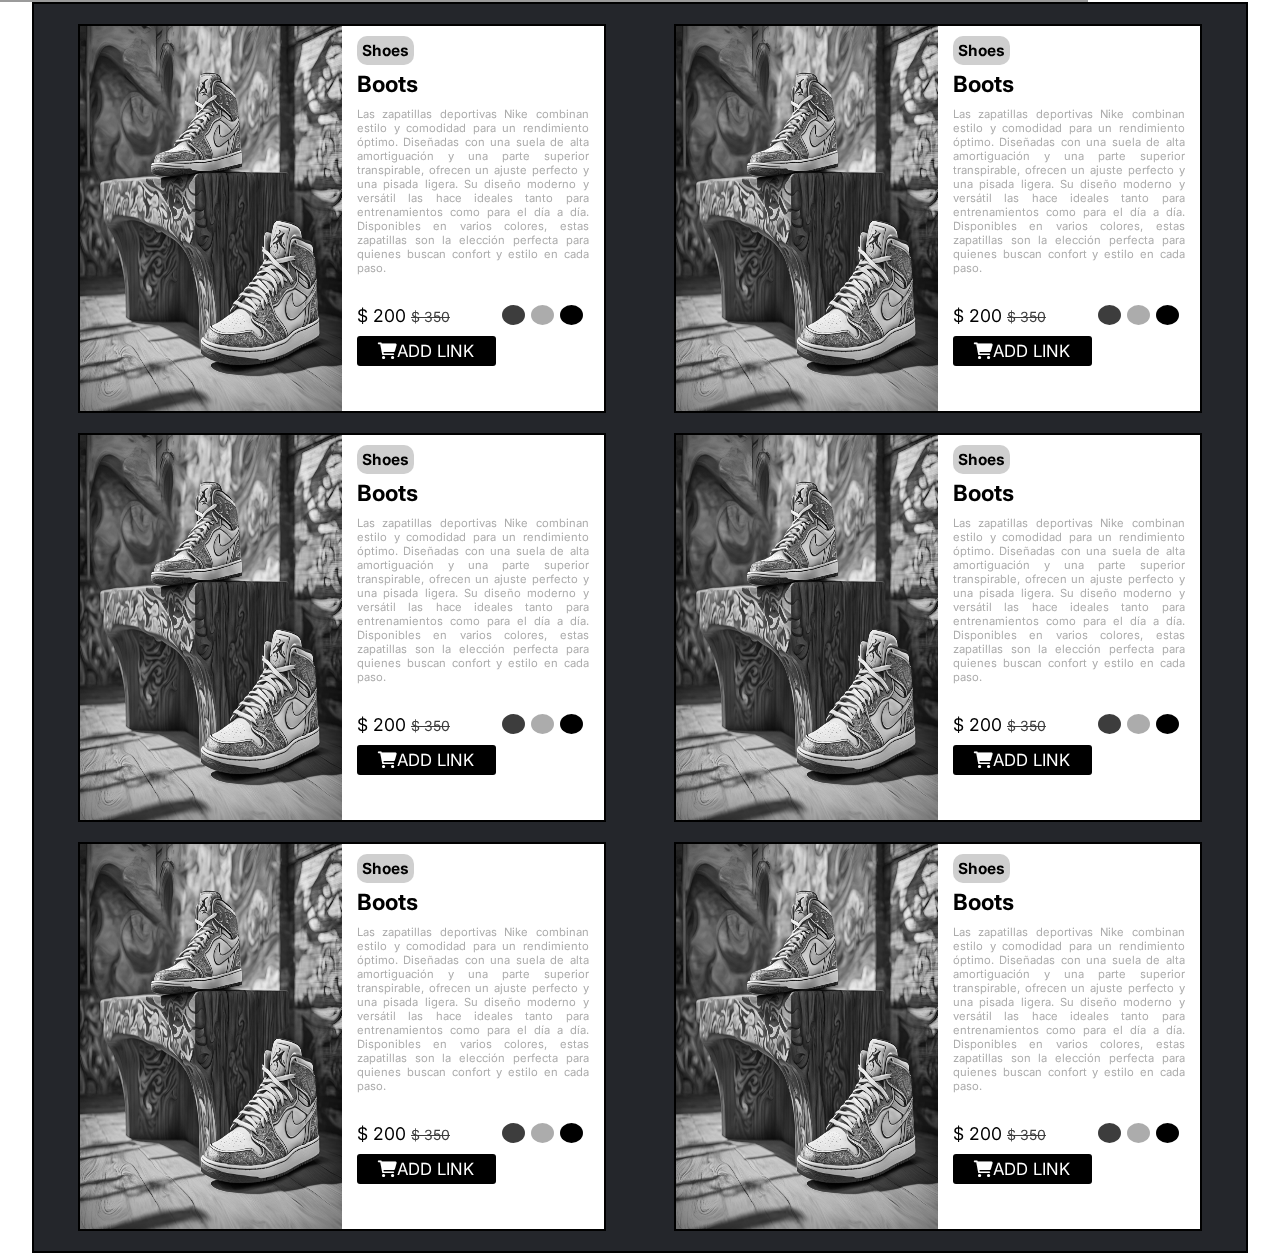
==== index.html @ 76539dbc "query 1" ====
<!DOCTYPE html>
<html lang="en">

<head>
    <meta charset="UTF-8">
    <meta name="viewport" content="width=device-width, initial-scale=1.0">
    <link rel="stylesheet" href="css/style.css">
    <link rel="stylesheet" href="css/layout-main.css">
    <link rel="stylesheet" href="css/card.css">
    <link rel="stylesheet" href="css/header.css">
    <link rel="stylesheet" href="css/footer.css">
    <link rel="stylesheet" href="css/query-main.css">
    <link rel="stylesheet" href="https://cdnjs.cloudflare.com/ajax/libs/font-awesome/6.0.0-beta3/css/all.min.css">
    <link rel="preconnect" href="https://fonts.googleapis.com">
    <link rel="preconnect" href="https://fonts.gstatic.com" crossorigin>
    <link href="https://fonts.googleapis.com/css2?family=Inter:ital,opsz,wght@0,14..32,100..900;1,14..32,100..900&display=swap" rel="stylesheet">
    <title>Tienda de Clase</title>
</head>

<body>
    <div class="separador"></div>
    <div class="seccion 1">
        <div class="card_section">
            <div class="card">
                <img src="images/card/Sneakers.png" alt="Imagen de zapatos" class="card-image">
                <div class="card-fuctions">
                    <div class="card-fuctions-texto">
                        <div>                       
                            <a href="#" class="card-link"><strong>Shoes</strong></a>
                            <h1>Boots</h1>
                        </div>
                        <div>
                            <p>Las zapatillas deportivas Nike combinan estilo y comodidad para un rendimiento
                                óptimo. Diseñadas con una suela de alta amortiguación y una parte superior transpirable,
                                ofrecen un ajuste perfecto y una pisada ligera. Su diseño moderno y versátil las hace
                                ideales tanto para entrenamientos como para el día a día. Disponibles en varios colores,
                                estas zapatillas son la elección perfecta para quienes buscan confort y estilo en cada paso.
                            </p>
                        </div>

                    </div>
                    <div class="card-fuctions-options">
                        <div class="card-fuctions-options-pay">
                            <p class="precio">$ 200 <span class="discount">$ 350</span></p>
                            <a href="#" class="link-pay"><i class="fa-solid fa-cart-shopping"></i>ADD LINK</a>
                        </div>
                        <div class="card-fuctions-options-colors">
                            <a href="#" class="card-fuctions-options-colors-picker"></a>
                            <a href="#" class="card-fuctions-options-colors-picker"></a>
                            <a href="#" class="card-fuctions-options-colors-picker"></a>
                        </div>
                    </div>
                </div>
            </div>
            <div class="card">
                <img src="images/card/Sneakers.png" alt="Imagen de zapatos" class="card-image">
                <div class="card-fuctions">
                    <div class="card-fuctions-texto">
                        <a href="#" class="card-link"><strong>Shoes</strong></a>
                        <h1>Boots</h1>
                        <p>Las zapatillas deportivas Nike combinan estilo y comodidad para un rendimiento
                            óptimo. Diseñadas con una suela de alta amortiguación y una parte superior transpirable,
                            ofrecen un ajuste perfecto y una pisada ligera. Su diseño moderno y versátil las hace
                            ideales tanto para entrenamientos como para el día a día. Disponibles en varios colores,
                            estas zapatillas son la elección perfecta para quienes buscan confort y estilo en cada paso.
                        </p>
                    </div>
                    <div class="card-fuctions-options">
                        <div class="card-fuctions-options-pay">
                            <p class="precio">$ 200 <span class="discount">$ 350</span></p>
                            <a href="#" class="link-pay"><i class="fa-solid fa-cart-shopping"></i>ADD LINK</a>
                        </div>
                        <div class="card-fuctions-options-colors">
                            <a href="#" class="card-fuctions-options-colors-picker"></a>
                            <a href="#" class="card-fuctions-options-colors-picker"></a>
                            <a href="#" class="card-fuctions-options-colors-picker"></a>
                        </div>
                    </div>
                </div>
            </div>
            <div class="card">
                <img src="images/card/Sneakers.png" alt="Imagen de zapatos" class="card-image">
                <div class="card-fuctions">
                    <div class="card-fuctions-texto">
                        <a href="#" class="card-link"><strong>Shoes</strong></a>
                        <h1>Boots</h1>
                        <p>Las zapatillas deportivas Nike combinan estilo y comodidad para un rendimiento
                            óptimo. Diseñadas con una suela de alta amortiguación y una parte superior transpirable,
                            ofrecen un ajuste perfecto y una pisada ligera. Su diseño moderno y versátil las hace
                            ideales tanto para entrenamientos como para el día a día. Disponibles en varios colores,
                            estas zapatillas son la elección perfecta para quienes buscan confort y estilo en cada paso.
                        </p>
                    </div>
                    <div class="card-fuctions-options">
                        <div class="card-fuctions-options-pay">
                            <p class="precio">$ 200 <span class="discount">$ 350</span></p>
                            <a href="#" class="link-pay"><i class="fa-solid fa-cart-shopping"></i>ADD LINK</a>
                        </div>
                        <div class="card-fuctions-options-colors">
                            <a href="#" class="card-fuctions-options-colors-picker"></a>
                            <a href="#" class="card-fuctions-options-colors-picker"></a>
                            <a href="#" class="card-fuctions-options-colors-picker"></a>
                        </div>
                    </div>
                </div>
            </div>
            <div class="card">
                <img src="images/card/Sneakers.png" alt="Imagen de zapatos" class="card-image">
                <div class="card-fuctions">
                    <div class="card-fuctions-texto">
                        <a href="#" class="card-link"><strong>Shoes</strong></a>
                        <h1>Boots</h1>
                        <p>Las zapatillas deportivas Nike combinan estilo y comodidad para un rendimiento
                            óptimo. Diseñadas con una suela de alta amortiguación y una parte superior transpirable,
                            ofrecen un ajuste perfecto y una pisada ligera. Su diseño moderno y versátil las hace
                            ideales tanto para entrenamientos como para el día a día. Disponibles en varios colores,
                            estas zapatillas son la elección perfecta para quienes buscan confort y estilo en cada paso.
                        </p>
                    </div>
                    <div class="card-fuctions-options">
                        <div class="card-fuctions-options-pay">
                            <p class="precio">$ 200 <span class="discount">$ 350</span></p>
                            <a href="#" class="link-pay"><i class="fa-solid fa-cart-shopping"></i>ADD LINK</a>
                        </div>
                        <div class="card-fuctions-options-colors">
                            <a href="#" class="card-fuctions-options-colors-picker"></a>
                            <a href="#" class="card-fuctions-options-colors-picker"></a>
                            <a href="#" class="card-fuctions-options-colors-picker"></a>
                        </div>
                    </div>
                </div>
            </div>
            <div class="card">
                <img src="images/card/Sneakers.png" alt="Imagen de zapatos" class="card-image">
                <div class="card-fuctions">
                    <div class="card-fuctions-texto">
                        <a href="#" class="card-link"><strong>Shoes</strong></a>
                        <h1>Boots</h1>
                        <p>Las zapatillas deportivas Nike combinan estilo y comodidad para un rendimiento
                            óptimo. Diseñadas con una suela de alta amortiguación y una parte superior transpirable,
                            ofrecen un ajuste perfecto y una pisada ligera. Su diseño moderno y versátil las hace
                            ideales tanto para entrenamientos como para el día a día. Disponibles en varios colores,
                            estas zapatillas son la elección perfecta para quienes buscan confort y estilo en cada paso.
                        </p>
                    </div>
                    <div class="card-fuctions-options">
                        <div class="card-fuctions-options-pay">
                            <p class="precio">$ 200 <span class="discount">$ 350</span></p>
                            <a href="#" class="link-pay"><i class="fa-solid fa-cart-shopping"></i>ADD LINK</a>
                        </div>
                        <div class="card-fuctions-options-colors">
                            <a href="#" class="card-fuctions-options-colors-picker"></a>
                            <a href="#" class="card-fuctions-options-colors-picker"></a>
                            <a href="#" class="card-fuctions-options-colors-picker"></a>
                        </div>
                    </div>
                </div>
            </div>
            <div class="card">
                <img src="images/card/Sneakers.png" alt="Imagen de zapatos" class="card-image">
                <div class="card-fuctions">
                    <div class="card-fuctions-texto">
                        <a href="#" class="card-link"><strong>Shoes</strong></a>
                        <h1>Boots</h1>
                        <p>Las zapatillas deportivas Nike combinan estilo y comodidad para un rendimiento
                            óptimo. Diseñadas con una suela de alta amortiguación y una parte superior transpirable,
                            ofrecen un ajuste perfecto y una pisada ligera. Su diseño moderno y versátil las hace
                            ideales tanto para entrenamientos como para el día a día. Disponibles en varios colores,
                            estas zapatillas son la elección perfecta para quienes buscan confort y estilo en cada paso.
                        </p>
                    </div>
                    <div class="card-fuctions-options">
                        <div class="card-fuctions-options-pay">
                            <p class="precio">$ 200 <span class="discount">$ 350</span></p>
                            <a href="#" class="link-pay"><i class="fa-solid fa-cart-shopping"></i>ADD LINK</a> 
                        </div>
                        <div class="card-fuctions-options-colors">
                            <a href="#" class="card-fuctions-options-colors-picker"></a>
                            <a href="#" class="card-fuctions-options-colors-picker"></a>
                            <a href="#" class="card-fuctions-options-colors-picker"></a>
                        </div>
                    </div>
                </div>
            </div>
        </div>
    </div>
</body>

</html>
---- css/style.css ----
*{
    margin: 0;
    padding: 0;
    box-sizing: border-box;
    font-family: "Inter", sans-serif;
}
.inter-text {
    font-family: "Inter", sans-serif;
    font-weight: 400;
    font-style: normal;
}
html{
    font-size: 14px;
}
:root{
    --primary: #24262b;
    --secondary: #f1a80b;
    --background-1: #d1cfcf;
    --background-2: #9b9b9b;
    --discount: #ff0808;
    --card-text: #acacac;

}
---- css/layout-main.css ----
.seccion{
    display: flex;
    justify-content: center;
    width: 100%;
}
.separador{
    height: 2px;
    width: 85%;
    background-color: var(--background-2);
}
---- css/card.css ----
.card_section{
    display: flex;
    flex-wrap: wrap;
    width: 95%;
    justify-content: space-around;
    align-items: space-between;
    border: 2px solid black;
    background-color: var(--primary);
    padding: 20px;
    gap: 20px;
}
.card{
    display: flex;
    width: 45%;
    height: auto;
    border: 2px solid black;
    background-color: white;
    filter: grayscale(100%);
}
.card-image{
    width: 50%;
    height: 100%;
}
.card-fuctions{
    width: 50%;
    height: 100%;
    padding: 15px;
}
.card-link{
    font-size: 1.10rem;
    list-style: none;
    background-color: var(--background-1);
    border-radius: 10px;
    padding: 5px;
    text-decoration: none; 
    color: inherit;
    transition: transform 0.3s ease, box-shadow 0.3s ease;
}
.card-fuctions-texto {
    height: auto;
    font-size: 0.80rem;
}
.card-fuctions-options{
    display: flex;
    height: auto;
    margin: 30px 0px;
}
.card-fuctions-texto h1{
    margin: 10px 0px;
}
.card-fuctions-texto p{
    color: var(--card-text);
    text-align: justify;
}
.card-fuctions-options-pay{
    width: 60%;
}
.card-fuctions-options-colors{
    width: 40%;
}
.precio{
    color: black;
    font-size: 1.25rem;
}
.card-fuctions-options-pay .discount{
    color: var(--discount);
    font-size: 1rem;
    text-decoration: line-through;
}
.link-pay{
    display: block;
    width: 100%;
    background-color: black;
    color: white;
    margin-top: 10px;
    padding: 5px;
    border-radius: 3px;
    font-size: 1.20rem;
    text-decoration: none;
    text-align: center;
    transition: transform 0.3s ease, box-shadow 0.3s ease;
}
.card-fuctions-options-colors{
    display: flex;
    justify-content: space-evenly;
}
.card-fuctions-options-colors-picker{
    display: block;
    width: 25%;
    height: 20px;
    border-radius: 50%;
    transition: transform 0.3s ease, box-shadow 0.3s ease;
}
.card-fuctions-options-colors-picker:nth-child(1){
    background-color: var(--discount);
}
.card-fuctions-options-colors-picker:nth-child(2){
    background-color: var(--secondary);
}
.card-fuctions-options-colors-picker:nth-child(3){
    background-color: black;
}
/*HOVER*/
.card-link:hover{
    transform: scale(1.05);
    box-shadow: 0 0 10px rgba(0, 0, 0, 0.3);
    background: var(--background-2);
}
.card:hover{
    box-shadow: 2px 2px 2px 1px rgba(0, 0, 0, 0.712);
    filter: grayscale(0%);
}
.link-pay:hover{
    color: black;
    background-color: white;
    border: 2px solid black;
    transform: scale(1.1); 
    box-shadow: 0 0 10px rgba(0, 0, 0, 0.3);
    
}
.card-fuctions-options-colors-picker:hover {
    transform: scale(1.2); 
    box-shadow: 0 0 10px rgba(0, 0, 0, 0.3);
}

/*focus*/
.card-fuctions-options-colors-picker:focus{
    border: 2px solid black;
    transition: all 2s;
}

/*media query
space between en el h1 y el link y cambiar el order
greyscale 100%
y al pasar 0%

*/
---- css/query-main.css ----
@media (min-width: 1920px) {
    .card-fuctions{
        padding: 30px;
    }
    .card-fuctions-texto {
        font-size: 1.50rem;
    }
    .card-fuctions-options-colors-picker{
        height: 35px;
    }
    .card-link{
        font-size: 1.600rem;
        padding: 8px;
        border-radius: 15px;
    }
    .card-fuctions-texto h1{
        margin: 20px 0px;
    }
    .precio{
        font-size: 2rem;
    }
    .card-fuctions-options-pay .discount{
        font-size: 1.25rem;
    }
    .link-pay{
        margin-top: 15px;
        padding: 12px;
        border-radius: 8px;
        font-size: 2rem;
    }
}
@media (max-width: 960px){
    .card{
        width: 90%;
    }
}
@media (max-width: 680px){
    .card {
        flex-direction: column; /* Apilar la imagen y el contenido */
        width: 95%; /* Hacer la tarjeta más ancha en pantallas pequeñas */
    }

    .card-image {
        width: 100%; /* La imagen ocupará todo el ancho disponible */
        height: auto; /* Asegura que la imagen mantenga su proporción */
    }

    .card-fuctions {
        width: 100%; /* El contenido tomará todo el ancho */
        padding: 15px; /* Espaciado reducido para móviles */
    }

    .card-fuctions-texto {
        font-size: 1rem;
        display: flex;
        justify-content: space-between; /* Espacio entre h1 y link */
        align-items: center;
         /* Ajustar el tamaño de fuente para pantallas pequeñas */
    }
    .card-fuctions-texto h1{
        order: 1;
        display: block;
    }
    .card-fuctions-texto a{
        order: 2;
        display: block;
    }
    .card-fuctions-texto p{
        display: block;

    }

}
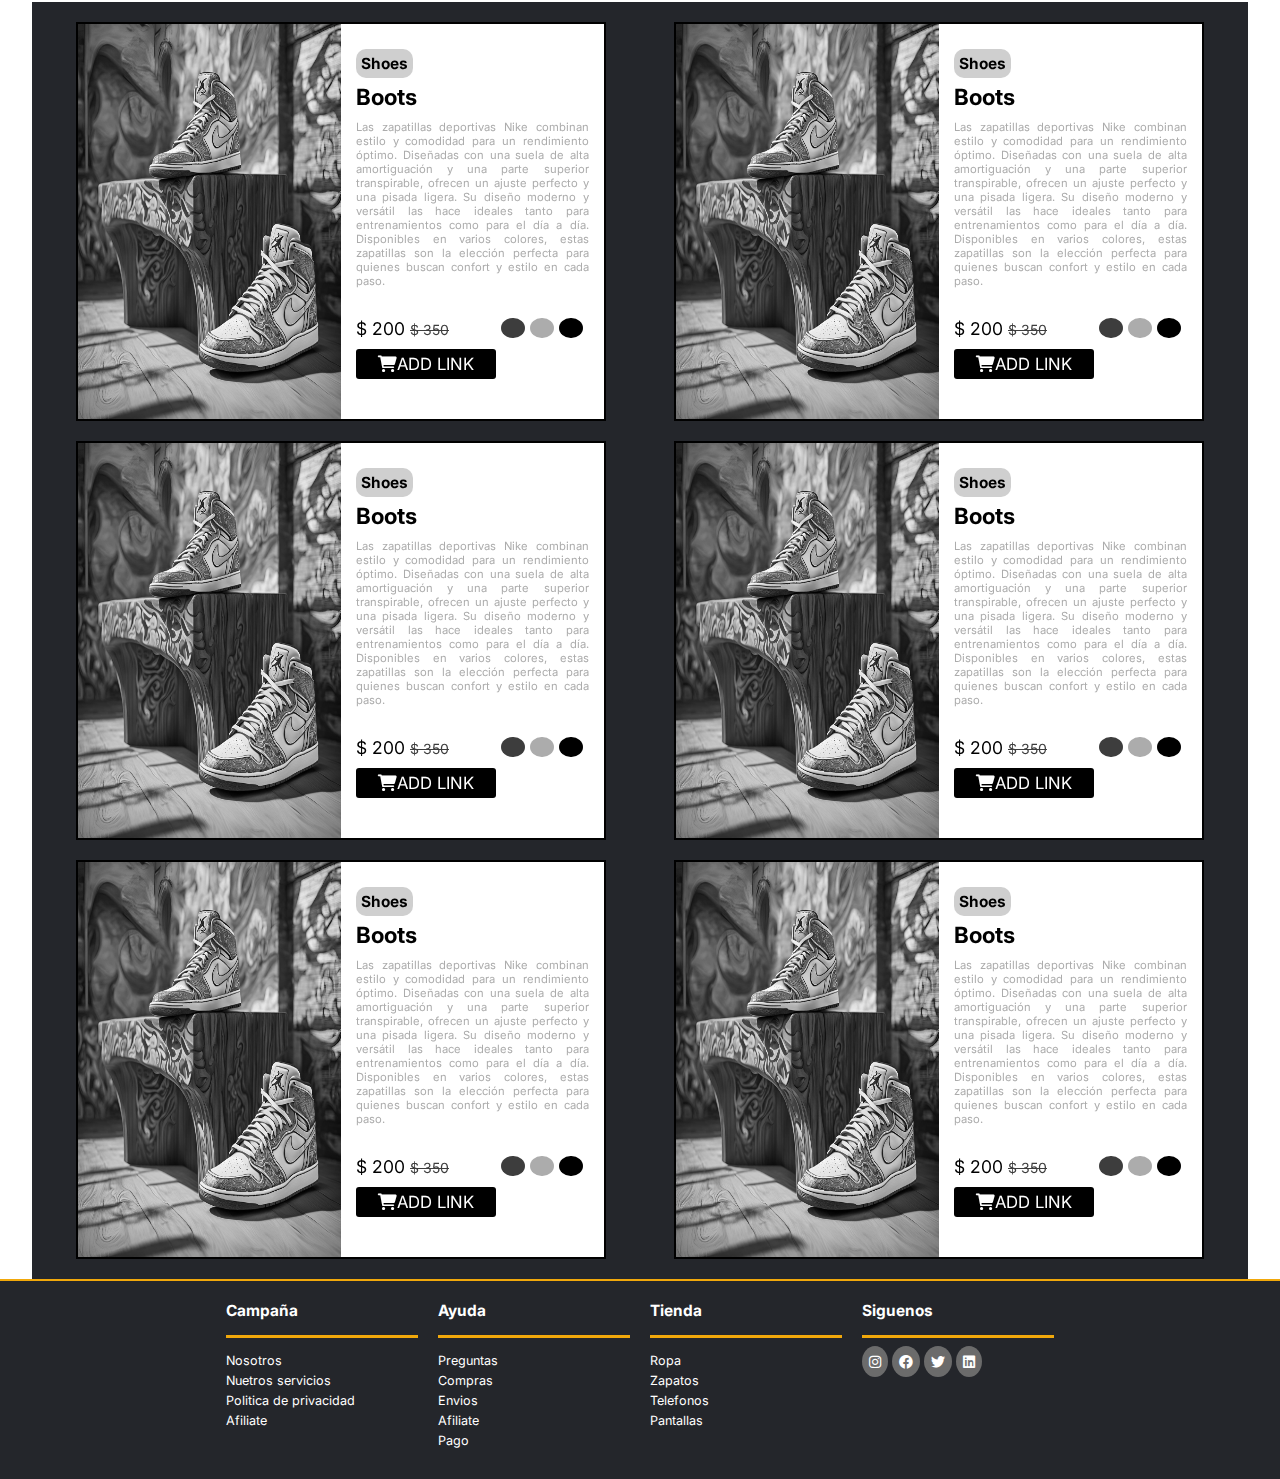
==== commit dd4112bd: "Mejoras-comienzo-footer" ====
--- a/index.html
+++ b/index.html
@@ -25,165 +25,207 @@
                 <img src="images/card/Sneakers.png" alt="Imagen de zapatos" class="card-image">
                 <div class="card-fuctions">
                     <div class="card-fuctions-texto">
-                        <div>                       
-                            <a href="#" class="card-link"><strong>Shoes</strong></a>
-                            <h1>Boots</h1>
-                        </div>
-                        <div>
-                            <p>Las zapatillas deportivas Nike combinan estilo y comodidad para un rendimiento
-                                óptimo. Diseñadas con una suela de alta amortiguación y una parte superior transpirable,
-                                ofrecen un ajuste perfecto y una pisada ligera. Su diseño moderno y versátil las hace
-                                ideales tanto para entrenamientos como para el día a día. Disponibles en varios colores,
-                                estas zapatillas son la elección perfecta para quienes buscan confort y estilo en cada paso.
-                            </p>
-                        </div>
-
-                    </div>
-                    <div class="card-fuctions-options">
-                        <div class="card-fuctions-options-pay">
-                            <p class="precio">$ 200 <span class="discount">$ 350</span></p>
-                            <a href="#" class="link-pay"><i class="fa-solid fa-cart-shopping"></i>ADD LINK</a>
-                        </div>
-                        <div class="card-fuctions-options-colors">
-                            <a href="#" class="card-fuctions-options-colors-picker"></a>
-                            <a href="#" class="card-fuctions-options-colors-picker"></a>
-                            <a href="#" class="card-fuctions-options-colors-picker"></a>
-                        </div>
-                    </div>
-                </div>
-            </div>
-            <div class="card">
-                <img src="images/card/Sneakers.png" alt="Imagen de zapatos" class="card-image">
-                <div class="card-fuctions">
-                    <div class="card-fuctions-texto">
-                        <a href="#" class="card-link"><strong>Shoes</strong></a>
-                        <h1>Boots</h1>
-                        <p>Las zapatillas deportivas Nike combinan estilo y comodidad para un rendimiento
-                            óptimo. Diseñadas con una suela de alta amortiguación y una parte superior transpirable,
-                            ofrecen un ajuste perfecto y una pisada ligera. Su diseño moderno y versátil las hace
-                            ideales tanto para entrenamientos como para el día a día. Disponibles en varios colores,
-                            estas zapatillas son la elección perfecta para quienes buscan confort y estilo en cada paso.
-                        </p>
-                    </div>
-                    <div class="card-fuctions-options">
-                        <div class="card-fuctions-options-pay">
-                            <p class="precio">$ 200 <span class="discount">$ 350</span></p>
-                            <a href="#" class="link-pay"><i class="fa-solid fa-cart-shopping"></i>ADD LINK</a>
-                        </div>
-                        <div class="card-fuctions-options-colors">
-                            <a href="#" class="card-fuctions-options-colors-picker"></a>
-                            <a href="#" class="card-fuctions-options-colors-picker"></a>
-                            <a href="#" class="card-fuctions-options-colors-picker"></a>
-                        </div>
-                    </div>
-                </div>
-            </div>
-            <div class="card">
-                <img src="images/card/Sneakers.png" alt="Imagen de zapatos" class="card-image">
-                <div class="card-fuctions">
-                    <div class="card-fuctions-texto">
-                        <a href="#" class="card-link"><strong>Shoes</strong></a>
-                        <h1>Boots</h1>
-                        <p>Las zapatillas deportivas Nike combinan estilo y comodidad para un rendimiento
-                            óptimo. Diseñadas con una suela de alta amortiguación y una parte superior transpirable,
-                            ofrecen un ajuste perfecto y una pisada ligera. Su diseño moderno y versátil las hace
-                            ideales tanto para entrenamientos como para el día a día. Disponibles en varios colores,
-                            estas zapatillas son la elección perfecta para quienes buscan confort y estilo en cada paso.
-                        </p>
-                    </div>
-                    <div class="card-fuctions-options">
-                        <div class="card-fuctions-options-pay">
-                            <p class="precio">$ 200 <span class="discount">$ 350</span></p>
-                            <a href="#" class="link-pay"><i class="fa-solid fa-cart-shopping"></i>ADD LINK</a>
-                        </div>
-                        <div class="card-fuctions-options-colors">
-                            <a href="#" class="card-fuctions-options-colors-picker"></a>
-                            <a href="#" class="card-fuctions-options-colors-picker"></a>
-                            <a href="#" class="card-fuctions-options-colors-picker"></a>
-                        </div>
-                    </div>
-                </div>
-            </div>
-            <div class="card">
-                <img src="images/card/Sneakers.png" alt="Imagen de zapatos" class="card-image">
-                <div class="card-fuctions">
-                    <div class="card-fuctions-texto">
-                        <a href="#" class="card-link"><strong>Shoes</strong></a>
-                        <h1>Boots</h1>
-                        <p>Las zapatillas deportivas Nike combinan estilo y comodidad para un rendimiento
-                            óptimo. Diseñadas con una suela de alta amortiguación y una parte superior transpirable,
-                            ofrecen un ajuste perfecto y una pisada ligera. Su diseño moderno y versátil las hace
-                            ideales tanto para entrenamientos como para el día a día. Disponibles en varios colores,
-                            estas zapatillas son la elección perfecta para quienes buscan confort y estilo en cada paso.
-                        </p>
-                    </div>
-                    <div class="card-fuctions-options">
-                        <div class="card-fuctions-options-pay">
-                            <p class="precio">$ 200 <span class="discount">$ 350</span></p>
-                            <a href="#" class="link-pay"><i class="fa-solid fa-cart-shopping"></i>ADD LINK</a>
-                        </div>
-                        <div class="card-fuctions-options-colors">
-                            <a href="#" class="card-fuctions-options-colors-picker"></a>
-                            <a href="#" class="card-fuctions-options-colors-picker"></a>
-                            <a href="#" class="card-fuctions-options-colors-picker"></a>
-                        </div>
-                    </div>
-                </div>
-            </div>
-            <div class="card">
-                <img src="images/card/Sneakers.png" alt="Imagen de zapatos" class="card-image">
-                <div class="card-fuctions">
-                    <div class="card-fuctions-texto">
-                        <a href="#" class="card-link"><strong>Shoes</strong></a>
-                        <h1>Boots</h1>
-                        <p>Las zapatillas deportivas Nike combinan estilo y comodidad para un rendimiento
-                            óptimo. Diseñadas con una suela de alta amortiguación y una parte superior transpirable,
-                            ofrecen un ajuste perfecto y una pisada ligera. Su diseño moderno y versátil las hace
-                            ideales tanto para entrenamientos como para el día a día. Disponibles en varios colores,
-                            estas zapatillas son la elección perfecta para quienes buscan confort y estilo en cada paso.
-                        </p>
-                    </div>
-                    <div class="card-fuctions-options">
-                        <div class="card-fuctions-options-pay">
-                            <p class="precio">$ 200 <span class="discount">$ 350</span></p>
-                            <a href="#" class="link-pay"><i class="fa-solid fa-cart-shopping"></i>ADD LINK</a>
-                        </div>
-                        <div class="card-fuctions-options-colors">
-                            <a href="#" class="card-fuctions-options-colors-picker"></a>
-                            <a href="#" class="card-fuctions-options-colors-picker"></a>
-                            <a href="#" class="card-fuctions-options-colors-picker"></a>
-                        </div>
-                    </div>
-                </div>
-            </div>
-            <div class="card">
-                <img src="images/card/Sneakers.png" alt="Imagen de zapatos" class="card-image">
-                <div class="card-fuctions">
-                    <div class="card-fuctions-texto">
-                        <a href="#" class="card-link"><strong>Shoes</strong></a>
-                        <h1>Boots</h1>
-                        <p>Las zapatillas deportivas Nike combinan estilo y comodidad para un rendimiento
-                            óptimo. Diseñadas con una suela de alta amortiguación y una parte superior transpirable,
-                            ofrecen un ajuste perfecto y una pisada ligera. Su diseño moderno y versátil las hace
-                            ideales tanto para entrenamientos como para el día a día. Disponibles en varios colores,
-                            estas zapatillas son la elección perfecta para quienes buscan confort y estilo en cada paso.
-                        </p>
-                    </div>
-                    <div class="card-fuctions-options">
-                        <div class="card-fuctions-options-pay">
-                            <p class="precio">$ 200 <span class="discount">$ 350</span></p>
-                            <a href="#" class="link-pay"><i class="fa-solid fa-cart-shopping"></i>ADD LINK</a> 
-                        </div>
-                        <div class="card-fuctions-options-colors">
-                            <a href="#" class="card-fuctions-options-colors-picker"></a>
-                            <a href="#" class="card-fuctions-options-colors-picker"></a>
-                            <a href="#" class="card-fuctions-options-colors-picker"></a>
-                        </div>
-                    </div>
-                </div>
+                        <div class="card-fuctions-texto-titulos">                       
+                            <a href="#" class="card-link">Shoes</a>
+                            <h1>Boots</h1>
+                        </div>
+                        <p>Las zapatillas deportivas Nike combinan estilo y comodidad para un rendimiento
+                            óptimo. Diseñadas con una suela de alta amortiguación y una parte superior transpirable,
+                            ofrecen un ajuste perfecto y una pisada ligera. Su diseño moderno y versátil las hace
+                            ideales tanto para entrenamientos como para el día a día. Disponibles en varios colores,
+                            estas zapatillas son la elección perfecta para quienes buscan confort y estilo en cada paso.
+                        </p>
+                    </div>
+                    <div class="card-fuctions-options">
+                        <div class="card-fuctions-options-pay">
+                            <p class="precio">$ 200 <span class="discount">$ 350</span></p>
+                            <a href="#" class="link-pay"><i class="fa-solid fa-cart-shopping"></i>ADD LINK</a>
+                        </div>
+                        <div class="card-fuctions-options-colors">
+                            <a href="#" class="card-fuctions-options-colors-picker"></a>
+                            <a href="#" class="card-fuctions-options-colors-picker"></a>
+                            <a href="#" class="card-fuctions-options-colors-picker"></a>
+                        </div>
+                    </div>
+                </div>
+            </div>
+            <div class="card">
+                <img src="images/card/Sneakers.png" alt="Imagen de zapatos" class="card-image">
+                <div class="card-fuctions">
+                    <div class="card-fuctions-texto">
+                        <div class="card-fuctions-texto-titulos">                       
+                            <a href="#" class="card-link">Shoes</a>
+                            <h1>Boots</h1>
+                        </div>
+                        <p>Las zapatillas deportivas Nike combinan estilo y comodidad para un rendimiento
+                            óptimo. Diseñadas con una suela de alta amortiguación y una parte superior transpirable,
+                            ofrecen un ajuste perfecto y una pisada ligera. Su diseño moderno y versátil las hace
+                            ideales tanto para entrenamientos como para el día a día. Disponibles en varios colores,
+                            estas zapatillas son la elección perfecta para quienes buscan confort y estilo en cada paso.
+                        </p>
+                    </div>
+                    <div class="card-fuctions-options">
+                        <div class="card-fuctions-options-pay">
+                            <p class="precio">$ 200 <span class="discount">$ 350</span></p>
+                            <a href="#" class="link-pay"><i class="fa-solid fa-cart-shopping"></i>ADD LINK</a>
+                        </div>
+                        <div class="card-fuctions-options-colors">
+                            <a href="#" class="card-fuctions-options-colors-picker"></a>
+                            <a href="#" class="card-fuctions-options-colors-picker"></a>
+                            <a href="#" class="card-fuctions-options-colors-picker"></a>
+                        </div>
+                    </div>
+                </div>
+            </div>
+            <div class="card">
+                <img src="images/card/Sneakers.png" alt="Imagen de zapatos" class="card-image">
+                <div class="card-fuctions">
+                    <div class="card-fuctions-texto">
+                        <div class="card-fuctions-texto-titulos">                       
+                            <a href="#" class="card-link">Shoes</a>
+                            <h1>Boots</h1>
+                        </div>
+                        <p>Las zapatillas deportivas Nike combinan estilo y comodidad para un rendimiento
+                            óptimo. Diseñadas con una suela de alta amortiguación y una parte superior transpirable,
+                            ofrecen un ajuste perfecto y una pisada ligera. Su diseño moderno y versátil las hace
+                            ideales tanto para entrenamientos como para el día a día. Disponibles en varios colores,
+                            estas zapatillas son la elección perfecta para quienes buscan confort y estilo en cada paso.
+                        </p>
+                    </div>
+                    <div class="card-fuctions-options">
+                        <div class="card-fuctions-options-pay">
+                            <p class="precio">$ 200 <span class="discount">$ 350</span></p>
+                            <a href="#" class="link-pay"><i class="fa-solid fa-cart-shopping"></i>ADD LINK</a>
+                        </div>
+                        <div class="card-fuctions-options-colors">
+                            <a href="#" class="card-fuctions-options-colors-picker"></a>
+                            <a href="#" class="card-fuctions-options-colors-picker"></a>
+                            <a href="#" class="card-fuctions-options-colors-picker"></a>
+                        </div>
+                    </div>
+                </div>
+            </div>
+            <div class="card">
+                <img src="images/card/Sneakers.png" alt="Imagen de zapatos" class="card-image">
+                <div class="card-fuctions">
+                    <div class="card-fuctions-texto">
+                        <div class="card-fuctions-texto-titulos">                       
+                            <a href="#" class="card-link">Shoes</a>
+                            <h1>Boots</h1>
+                        </div>
+                        <p>Las zapatillas deportivas Nike combinan estilo y comodidad para un rendimiento
+                            óptimo. Diseñadas con una suela de alta amortiguación y una parte superior transpirable,
+                            ofrecen un ajuste perfecto y una pisada ligera. Su diseño moderno y versátil las hace
+                            ideales tanto para entrenamientos como para el día a día. Disponibles en varios colores,
+                            estas zapatillas son la elección perfecta para quienes buscan confort y estilo en cada paso.
+                        </p>
+                    </div>
+                    <div class="card-fuctions-options">
+                        <div class="card-fuctions-options-pay">
+                            <p class="precio">$ 200 <span class="discount">$ 350</span></p>
+                            <a href="#" class="link-pay"><i class="fa-solid fa-cart-shopping"></i>ADD LINK</a>
+                        </div>
+                        <div class="card-fuctions-options-colors">
+                            <a href="#" class="card-fuctions-options-colors-picker"></a>
+                            <a href="#" class="card-fuctions-options-colors-picker"></a>
+                            <a href="#" class="card-fuctions-options-colors-picker"></a>
+                        </div>
+                    </div>
+                </div>
+            </div>
+            <div class="card">
+                <img src="images/card/Sneakers.png" alt="Imagen de zapatos" class="card-image">
+                <div class="card-fuctions">
+                    <div class="card-fuctions-texto">
+                        <div class="card-fuctions-texto-titulos">                       
+                            <a href="#" class="card-link">Shoes</a>
+                            <h1>Boots</h1>
+                        </div>
+                        <p>Las zapatillas deportivas Nike combinan estilo y comodidad para un rendimiento
+                            óptimo. Diseñadas con una suela de alta amortiguación y una parte superior transpirable,
+                            ofrecen un ajuste perfecto y una pisada ligera. Su diseño moderno y versátil las hace
+                            ideales tanto para entrenamientos como para el día a día. Disponibles en varios colores,
+                            estas zapatillas son la elección perfecta para quienes buscan confort y estilo en cada paso.
+                        </p>
+                    </div>
+                    <div class="card-fuctions-options">
+                        <div class="card-fuctions-options-pay">
+                            <p class="precio">$ 200 <span class="discount">$ 350</span></p>
+                            <a href="#" class="link-pay"><i class="fa-solid fa-cart-shopping"></i>ADD LINK</a>
+                        </div>
+                        <div class="card-fuctions-options-colors">
+                            <a href="#" class="card-fuctions-options-colors-picker"></a>
+                            <a href="#" class="card-fuctions-options-colors-picker"></a>
+                            <a href="#" class="card-fuctions-options-colors-picker"></a>
+                        </div>
+                    </div>
+                </div>
+            </div>
+            <div class="card">
+                <img src="images/card/Sneakers.png" alt="Imagen de zapatos" class="card-image">
+                <div class="card-fuctions">
+                    <div class="card-fuctions-texto">
+                        <div class="card-fuctions-texto-titulos">                       
+                            <a href="#" class="card-link">Shoes</a>
+                            <h1>Boots</h1>
+                        </div>
+                        <p>Las zapatillas deportivas Nike combinan estilo y comodidad para un rendimiento
+                            óptimo. Diseñadas con una suela de alta amortiguación y una parte superior transpirable,
+                            ofrecen un ajuste perfecto y una pisada ligera. Su diseño moderno y versátil las hace
+                            ideales tanto para entrenamientos como para el día a día. Disponibles en varios colores,
+                            estas zapatillas son la elección perfecta para quienes buscan confort y estilo en cada paso.
+                        </p>
+                    </div>
+                    <div class="card-fuctions-options">
+                        <div class="card-fuctions-options-pay">
+                            <p class="precio">$ 200 <span class="discount">$ 350</span></p>
+                            <a href="#" class="link-pay"><i class="fa-solid fa-cart-shopping"></i>ADD LINK</a>
+                        </div>
+                        <div class="card-fuctions-options-colors">
+                            <a href="#" class="card-fuctions-options-colors-picker"></a>
+                            <a href="#" class="card-fuctions-options-colors-picker"></a>
+                            <a href="#" class="card-fuctions-options-colors-picker"></a>
+                        </div>
+                    </div>
+                </div>
+            </div>
             </div>
         </div>
     </div>
+    <footer class="footer-main">
+        <div class="footer-sections">
+            <h4>Campaña</h4>
+            <div class="separador-footer"></div>
+            <a href="" class="footer-link">Nosotros</a>
+            <a href="" class="footer-link">Nuetros servicios</a>
+            <a href="" class="footer-link">Politica de privacidad</a>
+            <a href="" class="footer-link">Afiliate</a>
+        </div>
+        <div class="footer-sections">
+            <h4>Ayuda</h4>
+            <div class="separador-footer"></div>
+            <a href="" class="footer-link">Preguntas</a>
+            <a href="" class="footer-link">Compras</a>
+            <a href="" class="footer-link">Envios</a>
+            <a href="" class="footer-link">Afiliate</a>
+            <a href="" class="footer-link">Pago</a>
+        </div>
+        <div class="footer-sections">
+            <h4>Tienda</h4>
+            <div class="separador-footer"></div>
+            <a href="" class="footer-link">Ropa</a>
+            <a href="" class="footer-link">Zapatos</a>
+            <a href="" class="footer-link">Telefonos</a>
+            <a href="" class="footer-link">Pantallas</a>
+        </div>
+        <div class="footer-sections">
+            <h4>Siguenos</h4>
+            <div class="separador-footer"></div>
+            <a href="" class="footer-social"><i class="fa-brands fa-instagram"></i></a>
+            <a href="" class="footer-social"><i class="fa-brands fa-facebook"></i></a>
+            <a href="" class="footer-social"><i class="fa-brands fa-twitter"></i></a>
+            <a href="" class="footer-social"><i class="fa-brands fa-linkedin"></i></a>
+        </div>
+    </footer>
 </body>
-
 </html>--- a/css/style.css
+++ b/css/style.css
@@ -19,5 +19,6 @@
     --background-2: #9b9b9b;
     --discount: #ff0808;
     --card-text: #acacac;
+    --social-background:#6b6b6b;
 
 }
--- a/css/layout-main.css
+++ b/css/layout-main.css
@@ -6,5 +6,4 @@
 .separador{
     height: 2px;
     width: 85%;
-    background-color: var(--background-2);
 }
--- a/css/card.css
+++ b/css/card.css
@@ -4,8 +4,8 @@
     width: 95%;
     justify-content: space-around;
     align-items: space-between;
-    border: 2px solid black;
     background-color: var(--primary);
+    /* border: 2px solid var(--secondary); */
     padding: 20px;
     gap: 20px;
 }
@@ -24,7 +24,7 @@
 .card-fuctions{
     width: 50%;
     height: 100%;
-    padding: 15px;
+    padding: 30px 15px 10px 15px;
 }
 .card-link{
     font-size: 1.10rem;
@@ -34,6 +34,7 @@
     padding: 5px;
     text-decoration: none; 
     color: inherit;
+    font-weight: bold;
     transition: transform 0.3s ease, box-shadow 0.3s ease;
 }
 .card-fuctions-texto {
@@ -51,6 +52,13 @@
 .card-fuctions-texto p{
     color: var(--card-text);
     text-align: justify;
+    
+    /* 
+    ESTO LIMITA LAS LINEAS
+    display: -webkit-box;
+    -webkit-line-clamp: 6;
+    -webkit-box-orient: vertical;
+    overflow: hidden; */
 }
 .card-fuctions-options-pay{
     width: 60%;
@@ -129,9 +137,80 @@
     transition: all 2s;
 }
 
-/*media query
-space between en el h1 y el link y cambiar el order
-greyscale 100%
-y al pasar 0%
-
-*/
+@media (min-width: 1920px) {
+    .card-fuctions{
+        padding: 30px;
+    }
+    .card-fuctions-texto {
+        font-size: 1.50rem;
+    }
+    .card-fuctions-options-colors-picker{
+        height: 35px;
+    }
+    .card-link{
+        font-size: 1.600rem;
+        padding: 8px;
+        border-radius: 15px;
+    }
+    .card-fuctions-texto h1{
+        margin: 20px 0px;
+    }
+    .precio{
+        font-size: 2rem;
+    }
+    .card-fuctions-options-pay .discount{
+        font-size: 1.25rem;
+    }
+    .link-pay{
+        margin-top: 15px;
+        padding: 12px;
+        border-radius: 8px;
+        font-size: 2rem;
+    }
+}
+@media (max-width: 960px){
+    .card{
+        width: 80%;
+    }
+}
+@media (max-width: 680px){
+    .card {
+        display: flex;
+        flex-direction: column; 
+        width: 95%; 
+    }
+    .card-image {
+        width: 100%; 
+        height: auto; 
+    }
+    .card-link{
+        display: flex;
+        justify-content: center; 
+        align-items: center;
+        height: 30px; 
+        padding: 10px;
+    }
+    .card-fuctions {
+        width: 100%; 
+        padding: 15px; 
+    }
+    .card-fuctions-texto {
+        font-size: 1rem;
+        display: flex;
+        justify-content: center; 
+        flex-direction: column; 
+    }
+    .card-fuctions-texto-titulos{
+        display: flex;
+        align-items: center;
+        flex-direction: row; 
+        justify-content: space-between; 
+    }
+    .card-fuctions-texto h1{
+        order: 1;
+    }
+    .card-fuctions-texto a{
+        order: 2;
+    }
+    
+}
--- a/css/footer.css
+++ b/css/footer.css
@@ -0,0 +1,41 @@
+.footer-main {
+    display: flex;
+    gap: 20px;
+    justify-content: center;
+    align-items: center;
+    height: 200px;
+    width: 100%;
+    background-color: var(--primary);
+    border-top: 2px solid var(--secondary);
+}
+.footer-sections{
+    display: block;
+    width: 15%;
+    height: 80%;
+
+}
+.footer-sections h4{
+    font-size: 1.10rem;
+    color: white;
+}
+.footer-link{
+    color: white;
+    display: block;
+    width: 100%;
+    text-decoration: none;
+    margin-top: 5px;
+    font-size: 0.90rem;
+}
+.separador-footer{
+    margin: 15px 0;
+    width: 100%;
+    height: 3px;
+    background-color: var(--secondary);
+}
+.footer-social{
+    background-color: var(--social-background);
+    padding: 7px;
+    border-radius: 50%;
+    color: white;
+
+}--- a/css/query-main.css
+++ b/css/query-main.css
@@ -1,76 +1,3 @@
-@media (min-width: 1920px) {
-    .card-fuctions{
-        padding: 30px;
-    }
-    .card-fuctions-texto {
-        font-size: 1.50rem;
-    }
-    .card-fuctions-options-colors-picker{
-        height: 35px;
-    }
-    .card-link{
-        font-size: 1.600rem;
-        padding: 8px;
-        border-radius: 15px;
-    }
-    .card-fuctions-texto h1{
-        margin: 20px 0px;
-    }
-    .precio{
-        font-size: 2rem;
-    }
-    .card-fuctions-options-pay .discount{
-        font-size: 1.25rem;
-    }
-    .link-pay{
-        margin-top: 15px;
-        padding: 12px;
-        border-radius: 8px;
-        font-size: 2rem;
-    }
-}
-@media (max-width: 960px){
-    .card{
-        width: 90%;
-    }
-}
-@media (max-width: 680px){
-    .card {
-        flex-direction: column; /* Apilar la imagen y el contenido */
-        width: 95%; /* Hacer la tarjeta más ancha en pantallas pequeñas */
-    }
-
-    .card-image {
-        width: 100%; /* La imagen ocupará todo el ancho disponible */
-        height: auto; /* Asegura que la imagen mantenga su proporción */
-    }
-
-    .card-fuctions {
-        width: 100%; /* El contenido tomará todo el ancho */
-        padding: 15px; /* Espaciado reducido para móviles */
-    }
-
-    .card-fuctions-texto {
-        font-size: 1rem;
-        display: flex;
-        justify-content: space-between; /* Espacio entre h1 y link */
-        align-items: center;
-         /* Ajustar el tamaño de fuente para pantallas pequeñas */
-    }
-    .card-fuctions-texto h1{
-        order: 1;
-        display: block;
-    }
-    .card-fuctions-texto a{
-        order: 2;
-        display: block;
-    }
-    .card-fuctions-texto p{
-        display: block;
-
-    }
-
-}
 
 
 
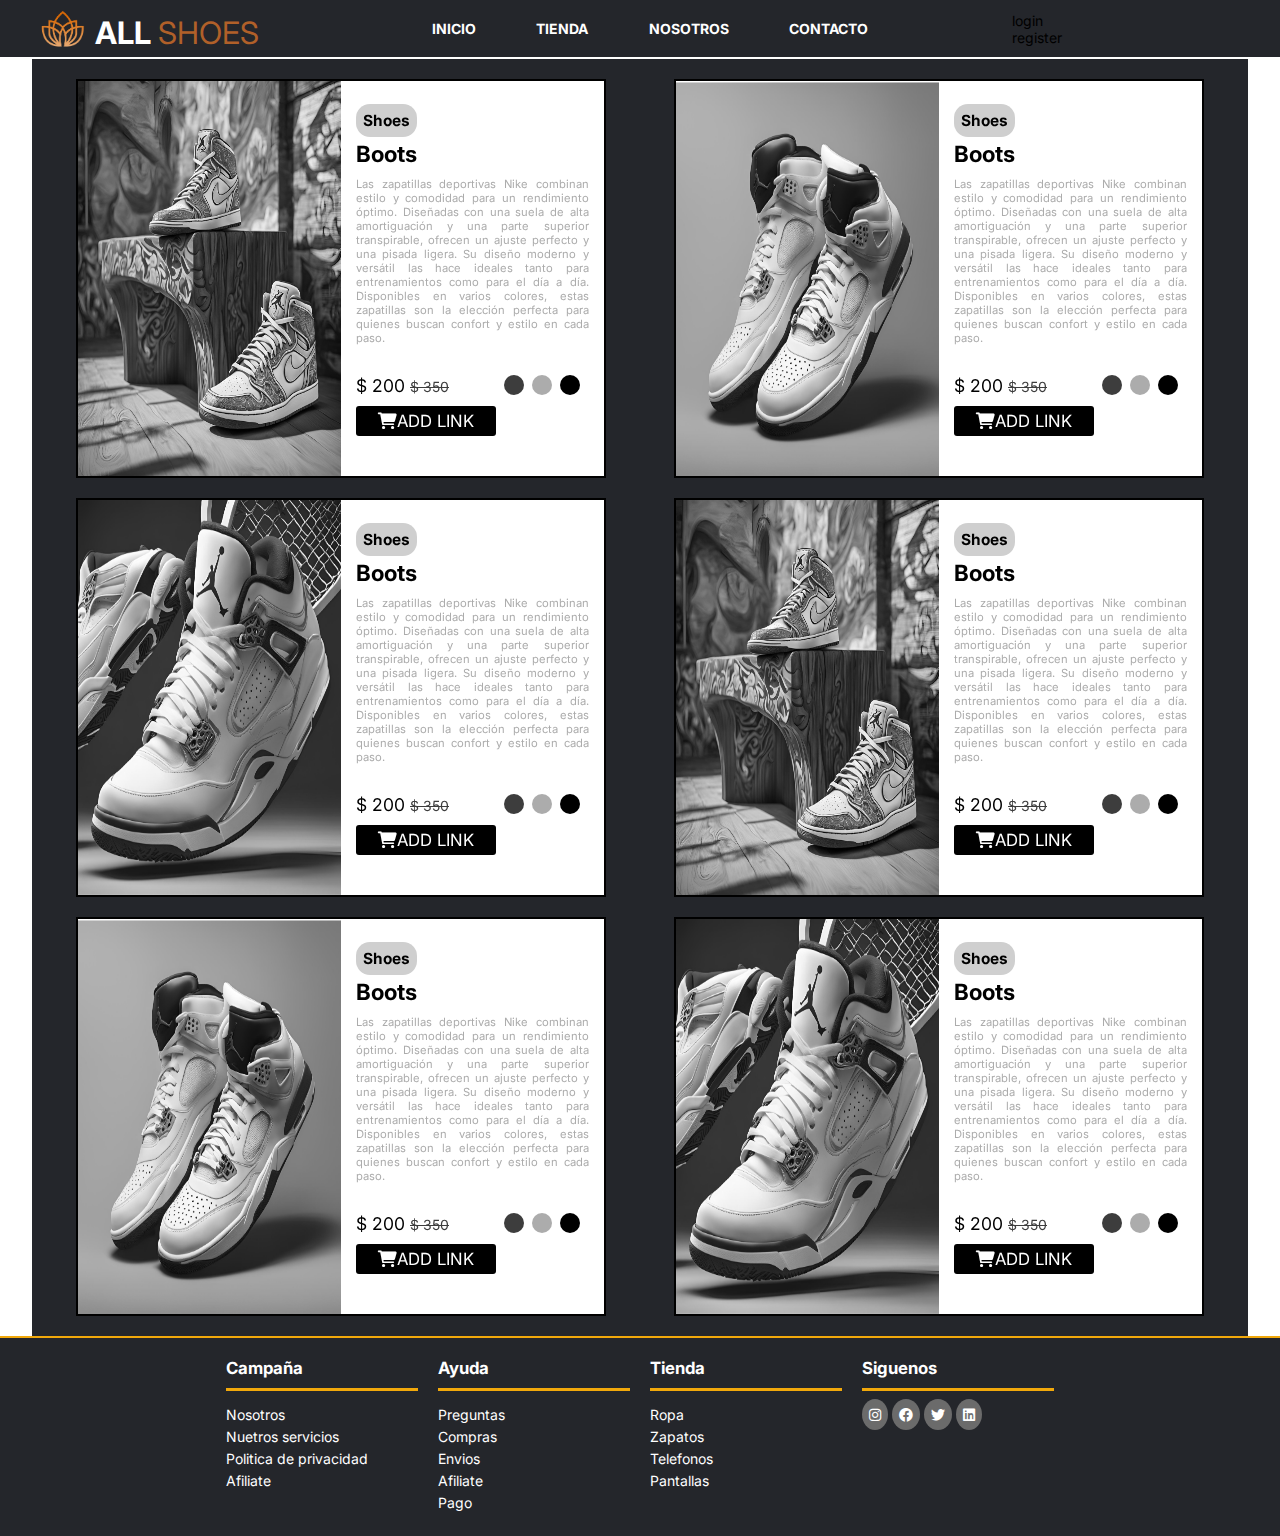
==== commit 3af1251e: "header-1" ====
--- a/index.html
+++ b/index.html
@@ -18,6 +18,29 @@
 </head>
 
 <body>
+    <header>
+        <div class="logo">
+            <img src="images/Logo.png" alt="">
+            <p>ALL <span>SHOES</span></p>
+        </div>
+        <nav>
+          <ul>
+            <li><a href="#">INICIO</a></li>
+            <li><a href="#">TIENDA</a></li>
+            <li><a href="#">NOSOTROS</a></li>
+            <li><a href="#">CONTACTO</a></li>
+          </ul>
+        </nav>
+        <div class="options-header">
+            <div class="login">
+                <p>login</p>
+            </div>
+            <div class="registro">
+                <p>register</p>
+            </div>
+        </div>
+    </header>
+
     <div class="separador"></div>
     <div class="seccion 1">
         <div class="card_section">
@@ -50,6 +73,62 @@
                 </div>
             </div>
             <div class="card">
+                <img src="images\card\Sneakers2.png" alt="Imagen de zapatos" class="card-image">
+                <div class="card-fuctions">
+                    <div class="card-fuctions-texto">
+                        <div class="card-fuctions-texto-titulos">                       
+                            <a href="#" class="card-link">Shoes</a>
+                            <h1>Boots</h1>
+                        </div>
+                        <p>Las zapatillas deportivas Nike combinan estilo y comodidad para un rendimiento
+                            óptimo. Diseñadas con una suela de alta amortiguación y una parte superior transpirable,
+                            ofrecen un ajuste perfecto y una pisada ligera. Su diseño moderno y versátil las hace
+                            ideales tanto para entrenamientos como para el día a día. Disponibles en varios colores,
+                            estas zapatillas son la elección perfecta para quienes buscan confort y estilo en cada paso.
+                        </p>
+                    </div>
+                    <div class="card-fuctions-options">
+                        <div class="card-fuctions-options-pay">
+                            <p class="precio">$ 200 <span class="discount">$ 350</span></p>
+                            <a href="#" class="link-pay"><i class="fa-solid fa-cart-shopping"></i>ADD LINK</a>
+                        </div>
+                        <div class="card-fuctions-options-colors">
+                            <a href="#" class="card-fuctions-options-colors-picker"></a>
+                            <a href="#" class="card-fuctions-options-colors-picker"></a>
+                            <a href="#" class="card-fuctions-options-colors-picker"></a>
+                        </div>
+                    </div>
+                </div>
+            </div>
+            <div class="card">
+                <img src="images/card/Sneakers3.png" alt="Imagen de zapatos" class="card-image">
+                <div class="card-fuctions">
+                    <div class="card-fuctions-texto">
+                        <div class="card-fuctions-texto-titulos">                       
+                            <a href="#" class="card-link">Shoes</a>
+                            <h1>Boots</h1>
+                        </div>
+                        <p>Las zapatillas deportivas Nike combinan estilo y comodidad para un rendimiento
+                            óptimo. Diseñadas con una suela de alta amortiguación y una parte superior transpirable,
+                            ofrecen un ajuste perfecto y una pisada ligera. Su diseño moderno y versátil las hace
+                            ideales tanto para entrenamientos como para el día a día. Disponibles en varios colores,
+                            estas zapatillas son la elección perfecta para quienes buscan confort y estilo en cada paso.
+                        </p>
+                    </div>
+                    <div class="card-fuctions-options">
+                        <div class="card-fuctions-options-pay">
+                            <p class="precio">$ 200 <span class="discount">$ 350</span></p>
+                            <a href="#" class="link-pay"><i class="fa-solid fa-cart-shopping"></i>ADD LINK</a>
+                        </div>
+                        <div class="card-fuctions-options-colors">
+                            <a href="#" class="card-fuctions-options-colors-picker"></a>
+                            <a href="#" class="card-fuctions-options-colors-picker"></a>
+                            <a href="#" class="card-fuctions-options-colors-picker"></a>
+                        </div>
+                    </div>
+                </div>
+            </div>
+            <div class="card">
                 <img src="images/card/Sneakers.png" alt="Imagen de zapatos" class="card-image">
                 <div class="card-fuctions">
                     <div class="card-fuctions-texto">
@@ -78,91 +157,35 @@
                 </div>
             </div>
             <div class="card">
-                <img src="images/card/Sneakers.png" alt="Imagen de zapatos" class="card-image">
-                <div class="card-fuctions">
-                    <div class="card-fuctions-texto">
-                        <div class="card-fuctions-texto-titulos">                       
-                            <a href="#" class="card-link">Shoes</a>
-                            <h1>Boots</h1>
-                        </div>
-                        <p>Las zapatillas deportivas Nike combinan estilo y comodidad para un rendimiento
-                            óptimo. Diseñadas con una suela de alta amortiguación y una parte superior transpirable,
-                            ofrecen un ajuste perfecto y una pisada ligera. Su diseño moderno y versátil las hace
-                            ideales tanto para entrenamientos como para el día a día. Disponibles en varios colores,
-                            estas zapatillas son la elección perfecta para quienes buscan confort y estilo en cada paso.
-                        </p>
-                    </div>
-                    <div class="card-fuctions-options">
-                        <div class="card-fuctions-options-pay">
-                            <p class="precio">$ 200 <span class="discount">$ 350</span></p>
-                            <a href="#" class="link-pay"><i class="fa-solid fa-cart-shopping"></i>ADD LINK</a>
-                        </div>
-                        <div class="card-fuctions-options-colors">
-                            <a href="#" class="card-fuctions-options-colors-picker"></a>
-                            <a href="#" class="card-fuctions-options-colors-picker"></a>
-                            <a href="#" class="card-fuctions-options-colors-picker"></a>
-                        </div>
-                    </div>
-                </div>
-            </div>
-            <div class="card">
-                <img src="images/card/Sneakers.png" alt="Imagen de zapatos" class="card-image">
-                <div class="card-fuctions">
-                    <div class="card-fuctions-texto">
-                        <div class="card-fuctions-texto-titulos">                       
-                            <a href="#" class="card-link">Shoes</a>
-                            <h1>Boots</h1>
-                        </div>
-                        <p>Las zapatillas deportivas Nike combinan estilo y comodidad para un rendimiento
-                            óptimo. Diseñadas con una suela de alta amortiguación y una parte superior transpirable,
-                            ofrecen un ajuste perfecto y una pisada ligera. Su diseño moderno y versátil las hace
-                            ideales tanto para entrenamientos como para el día a día. Disponibles en varios colores,
-                            estas zapatillas son la elección perfecta para quienes buscan confort y estilo en cada paso.
-                        </p>
-                    </div>
-                    <div class="card-fuctions-options">
-                        <div class="card-fuctions-options-pay">
-                            <p class="precio">$ 200 <span class="discount">$ 350</span></p>
-                            <a href="#" class="link-pay"><i class="fa-solid fa-cart-shopping"></i>ADD LINK</a>
-                        </div>
-                        <div class="card-fuctions-options-colors">
-                            <a href="#" class="card-fuctions-options-colors-picker"></a>
-                            <a href="#" class="card-fuctions-options-colors-picker"></a>
-                            <a href="#" class="card-fuctions-options-colors-picker"></a>
-                        </div>
-                    </div>
-                </div>
-            </div>
-            <div class="card">
-                <img src="images/card/Sneakers.png" alt="Imagen de zapatos" class="card-image">
-                <div class="card-fuctions">
-                    <div class="card-fuctions-texto">
-                        <div class="card-fuctions-texto-titulos">                       
-                            <a href="#" class="card-link">Shoes</a>
-                            <h1>Boots</h1>
-                        </div>
-                        <p>Las zapatillas deportivas Nike combinan estilo y comodidad para un rendimiento
-                            óptimo. Diseñadas con una suela de alta amortiguación y una parte superior transpirable,
-                            ofrecen un ajuste perfecto y una pisada ligera. Su diseño moderno y versátil las hace
-                            ideales tanto para entrenamientos como para el día a día. Disponibles en varios colores,
-                            estas zapatillas son la elección perfecta para quienes buscan confort y estilo en cada paso.
-                        </p>
-                    </div>
-                    <div class="card-fuctions-options">
-                        <div class="card-fuctions-options-pay">
-                            <p class="precio">$ 200 <span class="discount">$ 350</span></p>
-                            <a href="#" class="link-pay"><i class="fa-solid fa-cart-shopping"></i>ADD LINK</a>
-                        </div>
-                        <div class="card-fuctions-options-colors">
-                            <a href="#" class="card-fuctions-options-colors-picker"></a>
-                            <a href="#" class="card-fuctions-options-colors-picker"></a>
-                            <a href="#" class="card-fuctions-options-colors-picker"></a>
-                        </div>
-                    </div>
-                </div>
-            </div>
-            <div class="card">
-                <img src="images/card/Sneakers.png" alt="Imagen de zapatos" class="card-image">
+                <img src="images/card/Sneakers2.png" alt="Imagen de zapatos" class="card-image">
+                <div class="card-fuctions">
+                    <div class="card-fuctions-texto">
+                        <div class="card-fuctions-texto-titulos">                       
+                            <a href="#" class="card-link">Shoes</a>
+                            <h1>Boots</h1>
+                        </div>
+                        <p>Las zapatillas deportivas Nike combinan estilo y comodidad para un rendimiento
+                            óptimo. Diseñadas con una suela de alta amortiguación y una parte superior transpirable,
+                            ofrecen un ajuste perfecto y una pisada ligera. Su diseño moderno y versátil las hace
+                            ideales tanto para entrenamientos como para el día a día. Disponibles en varios colores,
+                            estas zapatillas son la elección perfecta para quienes buscan confort y estilo en cada paso.
+                        </p>
+                    </div>
+                    <div class="card-fuctions-options">
+                        <div class="card-fuctions-options-pay">
+                            <p class="precio">$ 200 <span class="discount">$ 350</span></p>
+                            <a href="#" class="link-pay"><i class="fa-solid fa-cart-shopping"></i>ADD LINK</a>
+                        </div>
+                        <div class="card-fuctions-options-colors">
+                            <a href="#" class="card-fuctions-options-colors-picker"></a>
+                            <a href="#" class="card-fuctions-options-colors-picker"></a>
+                            <a href="#" class="card-fuctions-options-colors-picker"></a>
+                        </div>
+                    </div>
+                </div>
+            </div>
+            <div class="card">
+                <img src="images/card/Sneakers3.png" alt="Imagen de zapatos" class="card-image">
                 <div class="card-fuctions">
                     <div class="card-fuctions-texto">
                         <div class="card-fuctions-texto-titulos">                       
@@ -195,7 +218,6 @@
     <footer class="footer-main">
         <div class="footer-sections">
             <h4>Campaña</h4>
-            <div class="separador-footer"></div>
             <a href="" class="footer-link">Nosotros</a>
             <a href="" class="footer-link">Nuetros servicios</a>
             <a href="" class="footer-link">Politica de privacidad</a>
@@ -203,7 +225,6 @@
         </div>
         <div class="footer-sections">
             <h4>Ayuda</h4>
-            <div class="separador-footer"></div>
             <a href="" class="footer-link">Preguntas</a>
             <a href="" class="footer-link">Compras</a>
             <a href="" class="footer-link">Envios</a>
@@ -212,7 +233,6 @@
         </div>
         <div class="footer-sections">
             <h4>Tienda</h4>
-            <div class="separador-footer"></div>
             <a href="" class="footer-link">Ropa</a>
             <a href="" class="footer-link">Zapatos</a>
             <a href="" class="footer-link">Telefonos</a>
@@ -220,11 +240,10 @@
         </div>
         <div class="footer-sections">
             <h4>Siguenos</h4>
-            <div class="separador-footer"></div>
-            <a href="" class="footer-social"><i class="fa-brands fa-instagram"></i></a>
-            <a href="" class="footer-social"><i class="fa-brands fa-facebook"></i></a>
-            <a href="" class="footer-social"><i class="fa-brands fa-twitter"></i></a>
-            <a href="" class="footer-social"><i class="fa-brands fa-linkedin"></i></a>
+            <a href="" class="footer-social insta"><i class="fa-brands fa-instagram"></i></a>
+            <a href="" class="footer-social facebook"><i class="fa-brands fa-facebook"></i></a>
+            <a href="" class="footer-social twitter"><i class="fa-brands fa-twitter"></i></a>
+            <a href="" class="footer-social linkedin"><i class="fa-brands fa-linkedin"></i></a>
         </div>
     </footer>
 </body>
--- a/css/style.css
+++ b/css/style.css
@@ -3,6 +3,8 @@
     padding: 0;
     box-sizing: border-box;
     font-family: "Inter", sans-serif;
+    text-decoration: none;
+    list-style: none;
 }
 .inter-text {
     font-family: "Inter", sans-serif;
@@ -15,6 +17,7 @@
 :root{
     --primary: #24262b;
     --secondary: #f1a80b;
+    --header: #b16029;
     --background-1: #d1cfcf;
     --background-2: #9b9b9b;
     --discount: #ff0808;
--- a/css/card.css
+++ b/css/card.css
@@ -30,12 +30,12 @@
     font-size: 1.10rem;
     list-style: none;
     background-color: var(--background-1);
-    border-radius: 10px;
-    padding: 5px;
-    text-decoration: none; 
+    border-radius: 14px;
+    padding: 7px;
     color: inherit;
     font-weight: bold;
     transition: transform 0.3s ease, box-shadow 0.3s ease;
+
 }
 .card-fuctions-texto {
     height: auto;
@@ -84,7 +84,6 @@
     padding: 5px;
     border-radius: 3px;
     font-size: 1.20rem;
-    text-decoration: none;
     text-align: center;
     transition: transform 0.3s ease, box-shadow 0.3s ease;
 }
@@ -94,7 +93,7 @@
 }
 .card-fuctions-options-colors-picker{
     display: block;
-    width: 25%;
+    width: 20px;
     height: 20px;
     border-radius: 50%;
     transition: transform 0.3s ease, box-shadow 0.3s ease;
@@ -172,6 +171,13 @@
     .card{
         width: 80%;
     }
+    .card-fuctions-options-colors{
+        padding: 0 30px;
+    }
+    .card-fuctions-options-colors-picker{
+        width: 25px;
+        height: 25px;
+}
 }
 @media (max-width: 680px){
     .card {
@@ -188,7 +194,8 @@
         justify-content: center; 
         align-items: center;
         height: 30px; 
-        padding: 10px;
+        padding: 18px;
+        border-radius: 34px;
     }
     .card-fuctions {
         width: 100%; 
--- a/css/header.css
+++ b/css/header.css
@@ -0,0 +1,62 @@
+header{
+    display: flex;
+    flex-direction: row;
+    height: auto;
+    background-color: var(--primary);
+    width: 100%;
+    padding: 0 20px;
+    justify-content: space-between;
+    align-items: center;
+}
+nav{
+    width: 40%;
+}
+nav ul{
+    display: flex;
+    flex-direction: row;
+    width: 100%;
+    justify-content: space-around;
+}
+nav ul li{
+    display: flex;
+    align-items: center;
+}
+nav a {
+    text-decoration: none; 
+    font-weight: bold;
+    color: white; 
+    height: 100%;
+    padding: 20px 15px; 
+    transition: background-color 0.3s ease; 
+}
+.logo{
+    width: 20%;
+    height: 40px;
+    margin: 10px 0px 5px 20px;
+    display: flex;
+    align-items: flex-end;
+
+}
+.logo p{
+    color: white;
+    font-weight: bold;
+    font-size: 2.20rem;
+    margin-left: 10px;
+}
+.logo p span{
+    color: var(--header);
+    font-weight: normal;
+}
+.options-header{
+    width: 20%;
+}
+.logo img{
+    height: 45px;
+
+}
+
+nav a:hover {
+    background-color: white;
+    color: var(--header);
+    transform: scale(1.10);
+}--- a/css/footer.css
+++ b/css/footer.css
@@ -15,8 +15,11 @@
 
 }
 .footer-sections h4{
-    font-size: 1.10rem;
+    font-size: 1.20rem;
     color: white;
+    border-bottom: 3px solid var(--secondary);
+    padding-bottom: 10px;
+    margin-bottom: 15px;
 }
 .footer-link{
     color: white;
@@ -24,18 +27,51 @@
     width: 100%;
     text-decoration: none;
     margin-top: 5px;
-    font-size: 0.90rem;
-}
-.separador-footer{
-    margin: 15px 0;
-    width: 100%;
-    height: 3px;
-    background-color: var(--secondary);
+    font-size: 1rem;
 }
 .footer-social{
     background-color: var(--social-background);
     padding: 7px;
     border-radius: 50%;
     color: white;
+}
+.footer-link:hover{
+    transform: scale(1.20);
+}
+.insta:hover{
+    background: #833ab4;
+    background: linear-gradient(
+      to right,
+      #833ab4,#fd1d1d,#fcb045
+    );
+}
+.facebook:hover{
+    background-color: #3b5998;
+}
+.twitter:hover{
+    background-color: #00acee;
+}
+.linkedin:hover{
+    background-color: #0e76a8;
+}
+@media (max-width: 960px){
+    .footer-main{
+        flex-direction: column;
+        height: auto;
+        padding: 20px;
+    }
+    .footer-sections{
+        width: 80%;
+        margin: 10px;
+        text-align: center;
+    }
+    .footer-link{
+        font-size: 1.10rem;
+    }
+    .footer-sections h4{
+        font-size: 1.20rem;
+    }
+}
+@media (max-width: 680px){
 
 }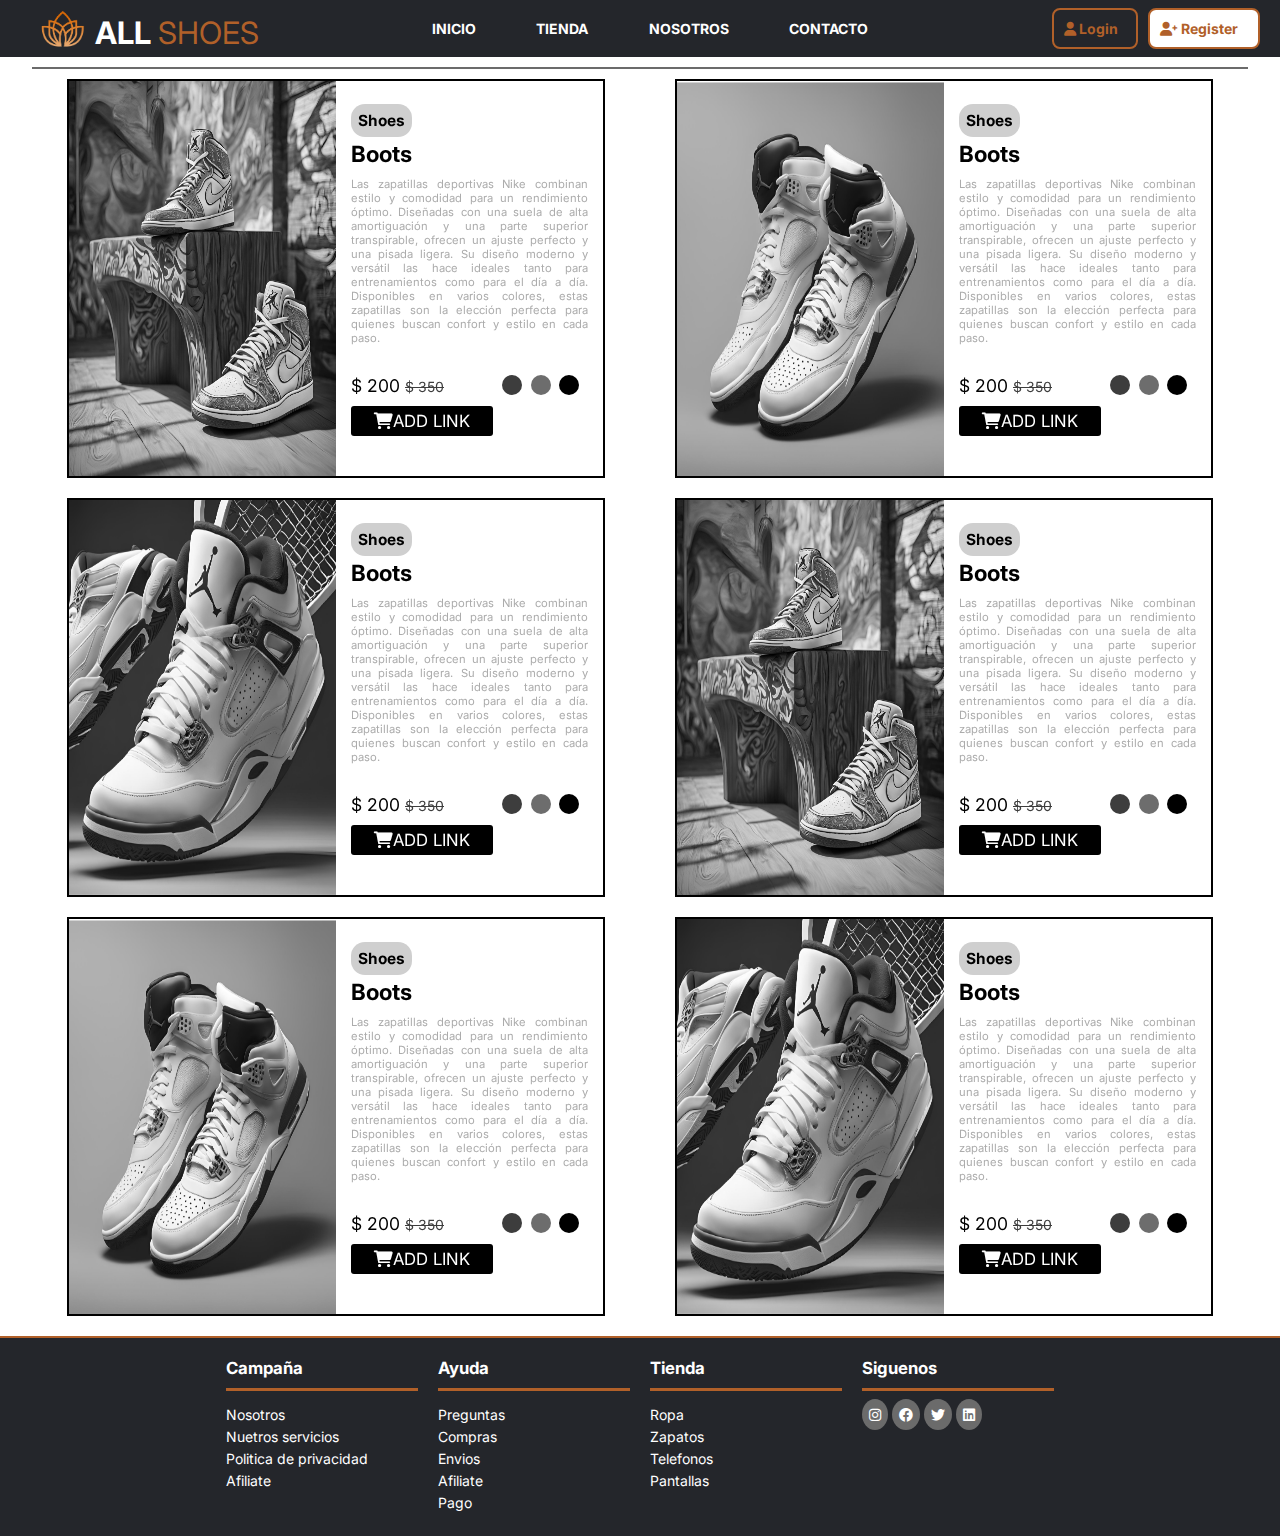
==== commit 7fd28531: "header-encamino" ====
--- a/index.html
+++ b/index.html
@@ -32,16 +32,11 @@
           </ul>
         </nav>
         <div class="options-header">
-            <div class="login">
-                <p>login</p>
-            </div>
-            <div class="registro">
-                <p>register</p>
-            </div>
+            <a href="#" class="link-registro login"><i class="fa-solid fa-user"></i> Login</a>
+            <a href="#" class="link-registro register"><i class="fa-solid fa-user-plus"></i> Register</a>
         </div>
     </header>
 
-    <div class="separador"></div>
     <div class="seccion 1">
         <div class="card_section">
             <div class="card">
--- a/css/style.css
+++ b/css/style.css
@@ -16,12 +16,11 @@
 }
 :root{
     --primary: #24262b;
-    --secondary: #f1a80b;
+    --secondary: #b16029;
     --header: #b16029;
     --background-1: #d1cfcf;
     --background-2: #9b9b9b;
     --discount: #ff0808;
     --card-text: #acacac;
     --social-background:#6b6b6b;
-
 }
--- a/css/card.css
+++ b/css/card.css
@@ -2,11 +2,11 @@
     display: flex;
     flex-wrap: wrap;
     width: 95%;
+    margin: 10px;
+    border-top: 2px solid var(--social-background);
     justify-content: space-around;
     align-items: space-between;
-    background-color: var(--primary);
-    /* border: 2px solid var(--secondary); */
-    padding: 20px;
+    padding: 10px;
     gap: 20px;
 }
 .card{
@@ -116,6 +116,7 @@
 .card:hover{
     box-shadow: 2px 2px 2px 1px rgba(0, 0, 0, 0.712);
     filter: grayscale(0%);
+    transition: transform 0.3s ease, box-shadow 0.3s ease;
 }
 .link-pay:hover{
     color: black;
--- a/css/header.css
+++ b/css/header.css
@@ -48,15 +48,36 @@
     font-weight: normal;
 }
 .options-header{
+    display: flex;
+    justify-content: flex-end;
+    gap: 10px;
     width: 20%;
 }
 .logo img{
     height: 45px;
 
 }
-
+.link-registro{
+    display: block;
+    font-weight: bold;
+    border: 2px solid var(--header);
+    padding: 10px;
+    color: var(--header);
+    border-radius: 8px;
+}
+.link-registro.login{
+    width: 35%;
+}
+.link-registro.register{
+    width: 45%;
+    background-color: white;
+}
 nav a:hover {
     background-color: white;
     color: var(--header);
     transform: scale(1.10);
+}
+.link-registro:hover{
+    background-color: var(--header);
+    color: white;
 }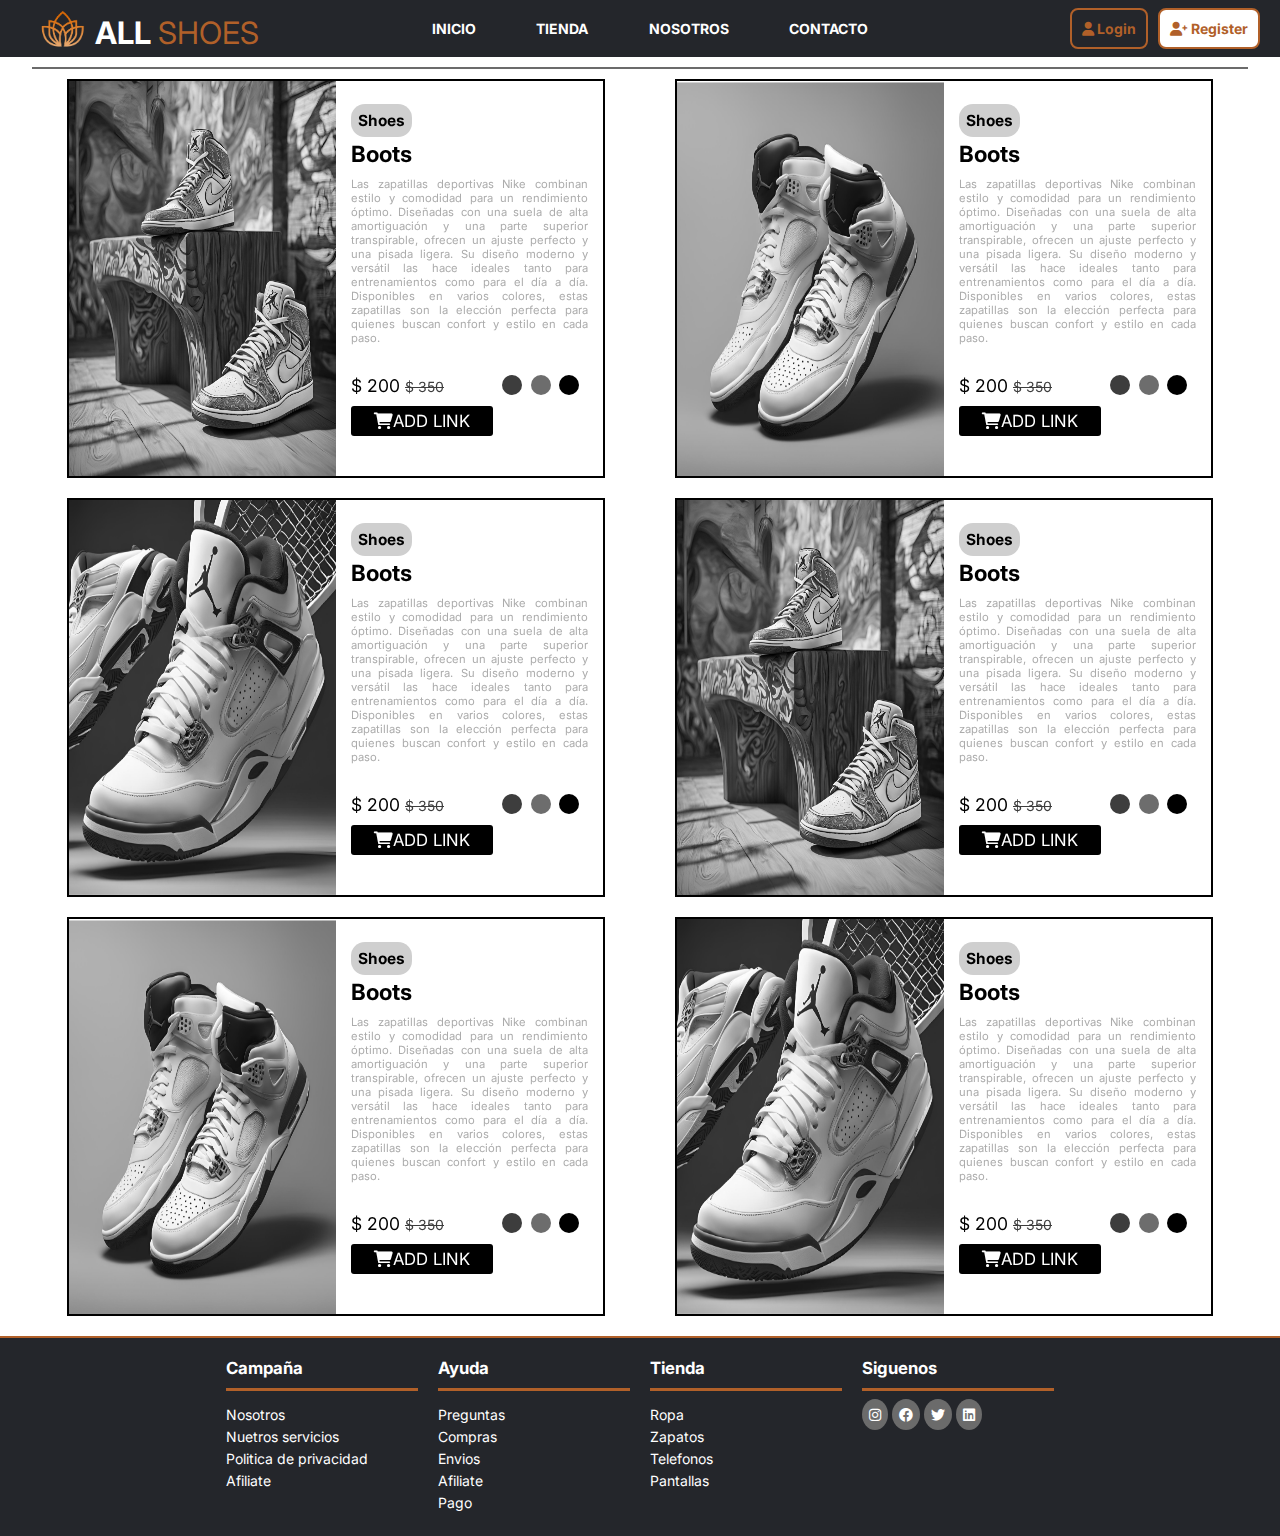
==== commit 552ee6bd: "menu-hamburguesa" ====
--- a/index.html
+++ b/index.html
@@ -20,17 +20,25 @@
 <body>
     <header>
         <div class="logo">
-            <img src="images/Logo.png" alt="">
+            <img src="images/Logo.png" alt="Logo">
             <p>ALL <span>SHOES</span></p>
         </div>
+    
+        <!-- Menú hamburguesa -->
+        <label class="labe_hamburguesa" for="menu_hamburguesa">
+            <i class="fa-solid fa-bars"></i>
+        </label>
+        <input class="menu_hamburguesa" type="checkbox" id="menu_hamburguesa">
+    
         <nav>
-          <ul>
-            <li><a href="#">INICIO</a></li>
-            <li><a href="#">TIENDA</a></li>
-            <li><a href="#">NOSOTROS</a></li>
-            <li><a href="#">CONTACTO</a></li>
-          </ul>
+            <ul>
+                <li><a href="#">INICIO</a></li>
+                <li><a href="#">TIENDA</a></li>
+                <li><a href="#">NOSOTROS</a></li>
+                <li><a href="#">CONTACTO</a></li>
+            </ul>
         </nav>
+    
         <div class="options-header">
             <a href="#" class="link-registro login"><i class="fa-solid fa-user"></i> Login</a>
             <a href="#" class="link-registro register"><i class="fa-solid fa-user-plus"></i> Register</a>
--- a/css/style.css
+++ b/css/style.css
@@ -16,7 +16,9 @@
 }
 :root{
     --primary: #24262b;
+    --primary-suave: #24262bb9;
     --secondary: #b16029;
+    --secondary-suave: #b15f29cc;
     --header: #b16029;
     --background-1: #d1cfcf;
     --background-2: #9b9b9b;
--- a/css/card.css
+++ b/css/card.css
@@ -142,13 +142,13 @@
         padding: 30px;
     }
     .card-fuctions-texto {
-        font-size: 1.50rem;
+        font-size: 1.40rem;
     }
     .card-fuctions-options-colors-picker{
         height: 35px;
     }
     .card-link{
-        font-size: 1.600rem;
+        font-size: 1.500rem;
         padding: 8px;
         border-radius: 15px;
     }
@@ -156,7 +156,7 @@
         margin: 20px 0px;
     }
     .precio{
-        font-size: 2rem;
+        font-size: 1.80rem;
     }
     .card-fuctions-options-pay .discount{
         font-size: 1.25rem;
--- a/css/header.css
+++ b/css/header.css
@@ -8,6 +8,12 @@
     justify-content: space-between;
     align-items: center;
 }
+.menu_hamburguesa, .labe_hamburguesa{
+    display: none;
+    color: white;
+    font-size: 24px;
+    cursor: pointer;
+}
 nav{
     width: 40%;
 }
@@ -65,11 +71,8 @@
     color: var(--header);
     border-radius: 8px;
 }
-.link-registro.login{
-    width: 35%;
-}
+
 .link-registro.register{
-    width: 45%;
     background-color: white;
 }
 nav a:hover {
@@ -80,4 +83,127 @@
 .link-registro:hover{
     background-color: var(--header);
     color: white;
+}
+@media (max-width: 960px){
+    header {
+        display: flex;
+        align-items: center;
+        justify-content: space-between;
+        flex-wrap: wrap;
+        height: auto;
+        position: relative;
+        padding: 10px 20px;
+        z-index: 9999;
+    }
+
+    .logo {
+        width: 40%;
+        display: flex;
+        position: relative; 
+        z-index: 10000;
+
+    }
+
+    .logo img {
+        height: 45px;
+        position: relative;
+        z-index: 10000;
+    }
+
+    .logo p {
+        font-size: 2rem;
+        font-weight: bold;
+        color: white;
+        margin-left: 10px;
+        position: relative;
+        z-index: 10000;
+    }
+
+    .labe_hamburguesa {
+        display: block;
+        font-size: 24px;
+        cursor: pointer;
+        padding: 10px;
+        position: absolute;
+        right: 20px; 
+        top: 50%;
+        transform: translateY(-50%);
+        z-index: 1000;
+    }
+
+    .menu_hamburguesa {
+        display: none;
+    }
+
+    nav {
+        width: 100%;
+    }
+
+    nav ul {
+        position: fixed;
+        top: 0;
+        left: 0;
+        width: 100vw;
+        height: 0;
+        background-color: var(--secondary-suave);
+        display: flex;
+        flex-direction: column;
+        justify-content: center;
+        align-items: center;
+        overflow: hidden;
+        opacity: 0;
+        gap: 100px;
+        z-index: 999;
+        transition: height 0.4s ease, opacity 0.3s ease;
+    }
+    .menu_hamburguesa:checked + nav ul {
+        height: 100vh;
+        opacity: 1;
+    }
+
+    nav ul li {
+        width: 100%;
+        text-align: center;
+        padding: 15px 0;
+    }
+
+    nav a {
+        display: block;
+        width: 100%;
+        padding: 15px;
+        font-size: 3rem;
+    }
+
+    .options-header {
+        display: none;
+    }
+}
+@media (max-width: 680px){
+    header{
+        padding: 5px;
+    }
+    .logo {
+        width: 60%;
+    }
+    .logo img {
+        height: 39px;
+
+    }
+
+    .logo p {
+        font-size: 2rem;
+        font-weight: bold;
+        color: white;
+        margin-left: 10px;
+        position: relative;
+        z-index: 10000;
+    }
+    nav a {
+
+        font-size: 2rem;
+    }
+    nav ul {
+        gap: 30px;
+
+    }
 }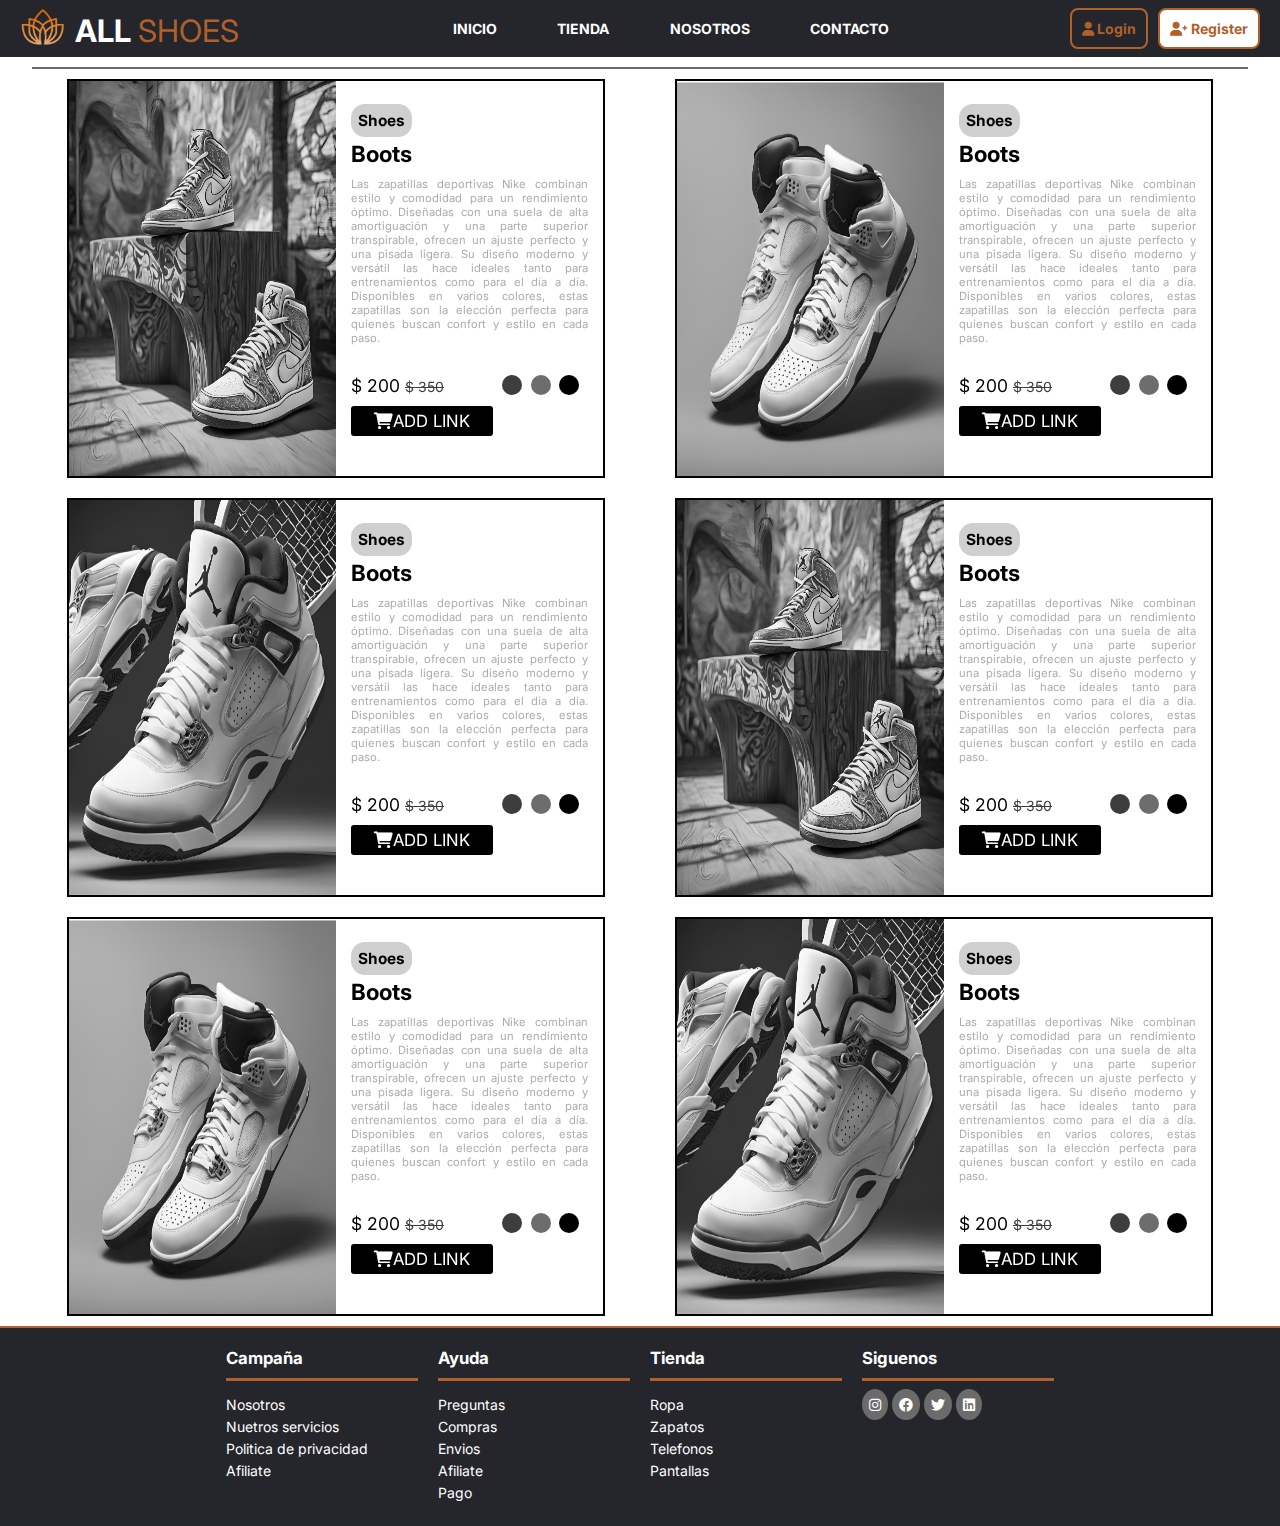
==== commit 2193525a: "contacto" ====
--- a/index.html
+++ b/index.html
@@ -24,7 +24,6 @@
             <p>ALL <span>SHOES</span></p>
         </div>
     
-        <!-- Menú hamburguesa -->
         <label class="labe_hamburguesa" for="menu_hamburguesa">
             <i class="fa-solid fa-bars"></i>
         </label>
@@ -35,7 +34,7 @@
                 <li><a href="#">INICIO</a></li>
                 <li><a href="#">TIENDA</a></li>
                 <li><a href="#">NOSOTROS</a></li>
-                <li><a href="#">CONTACTO</a></li>
+                <li><a href="contacto.html">CONTACTO</a></li>
             </ul>
         </nav>
     
--- a/css/card.css
+++ b/css/card.css
@@ -2,7 +2,7 @@
     display: flex;
     flex-wrap: wrap;
     width: 95%;
-    margin: 10px;
+    margin-top: 10px;
     border-top: 2px solid var(--social-background);
     justify-content: space-around;
     align-items: space-between;
@@ -172,6 +172,9 @@
     .card{
         width: 80%;
     }
+    .card_section{
+        margin-top: 70px;
+    }
     .card-fuctions-options-colors{
         padding: 0 30px;
     }
--- a/css/header.css
+++ b/css/header.css
@@ -36,9 +36,8 @@
     transition: background-color 0.3s ease; 
 }
 .logo{
-    width: 20%;
+    width: 25%;
     height: 40px;
-    margin: 10px 0px 5px 20px;
     display: flex;
     align-items: flex-end;
 
@@ -90,8 +89,8 @@
         align-items: center;
         justify-content: space-between;
         flex-wrap: wrap;
-        height: auto;
-        position: relative;
+        height: 60px;
+        position: fixed;
         padding: 10px 20px;
         z-index: 9999;
     }
@@ -100,14 +99,12 @@
         width: 40%;
         display: flex;
         position: relative; 
-        z-index: 10000;
 
     }
 
     .logo img {
         height: 45px;
         position: relative;
-        z-index: 10000;
     }
 
     .logo p {
@@ -116,7 +113,6 @@
         color: white;
         margin-left: 10px;
         position: relative;
-        z-index: 10000;
     }
 
     .labe_hamburguesa {
@@ -128,11 +124,12 @@
         right: 20px; 
         top: 50%;
         transform: translateY(-50%);
-        z-index: 1000;
+        z-index: 99999;
     }
 
     .menu_hamburguesa {
         display: none;
+
     }
 
     nav {
@@ -153,7 +150,6 @@
         overflow: hidden;
         opacity: 0;
         gap: 100px;
-        z-index: 999;
         transition: height 0.4s ease, opacity 0.3s ease;
     }
     .menu_hamburguesa:checked + nav ul {
@@ -187,7 +183,6 @@
     }
     .logo img {
         height: 39px;
-
     }
 
     .logo p {
@@ -196,7 +191,6 @@
         color: white;
         margin-left: 10px;
         position: relative;
-        z-index: 10000;
     }
     nav a {
 
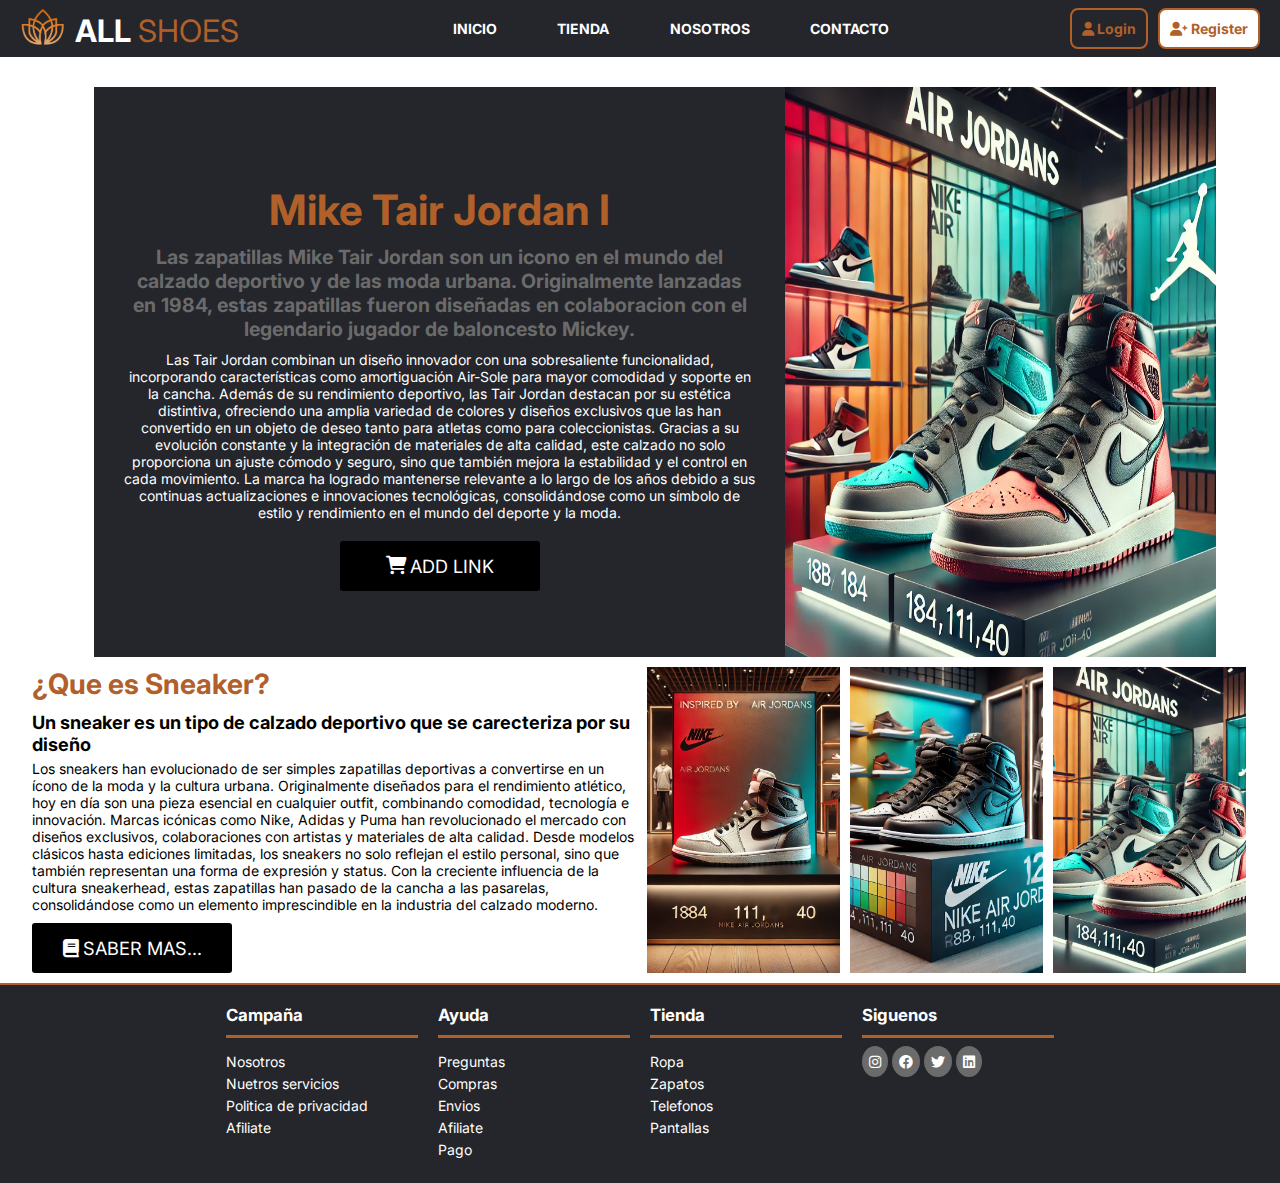
==== commit 3577e3c1: "casi-terminado" ====
--- a/index.html
+++ b/index.html
@@ -5,16 +5,16 @@
     <meta charset="UTF-8">
     <meta name="viewport" content="width=device-width, initial-scale=1.0">
     <link rel="stylesheet" href="css/style.css">
-    <link rel="stylesheet" href="css/layout-main.css">
-    <link rel="stylesheet" href="css/card.css">
+    <link rel="stylesheet" href="css/main.css">
     <link rel="stylesheet" href="css/header.css">
     <link rel="stylesheet" href="css/footer.css">
-    <link rel="stylesheet" href="css/query-main.css">
     <link rel="stylesheet" href="https://cdnjs.cloudflare.com/ajax/libs/font-awesome/6.0.0-beta3/css/all.min.css">
     <link rel="preconnect" href="https://fonts.googleapis.com">
     <link rel="preconnect" href="https://fonts.gstatic.com" crossorigin>
-    <link href="https://fonts.googleapis.com/css2?family=Inter:ital,opsz,wght@0,14..32,100..900;1,14..32,100..900&display=swap" rel="stylesheet">
-    <title>Tienda de Clase</title>
+    <link
+        href="https://fonts.googleapis.com/css2?family=Inter:ital,opsz,wght@0,14..32,100..900;1,14..32,100..900&display=swap"
+        rel="stylesheet">
+    <title>Inicio</title>
 </head>
 
 <body>
@@ -23,200 +23,133 @@
             <img src="images/Logo.png" alt="Logo">
             <p>ALL <span>SHOES</span></p>
         </div>
-    
+
         <label class="labe_hamburguesa" for="menu_hamburguesa">
             <i class="fa-solid fa-bars"></i>
         </label>
         <input class="menu_hamburguesa" type="checkbox" id="menu_hamburguesa">
-    
+
         <nav>
             <ul>
-                <li><a href="#">INICIO</a></li>
-                <li><a href="#">TIENDA</a></li>
-                <li><a href="#">NOSOTROS</a></li>
+                <li><a href="index.html">INICIO</a></li>
+                <li><a href="tienda.html">TIENDA</a></li>
+                <li><a href="nosotros.html">NOSOTROS</a></li>
                 <li><a href="contacto.html">CONTACTO</a></li>
             </ul>
         </nav>
-    
+
         <div class="options-header">
             <a href="#" class="link-registro login"><i class="fa-solid fa-user"></i> Login</a>
             <a href="#" class="link-registro register"><i class="fa-solid fa-user-plus"></i> Register</a>
         </div>
     </header>
-
-    <div class="seccion 1">
-        <div class="card_section">
-            <div class="card">
-                <img src="images/card/Sneakers.png" alt="Imagen de zapatos" class="card-image">
-                <div class="card-fuctions">
-                    <div class="card-fuctions-texto">
-                        <div class="card-fuctions-texto-titulos">                       
-                            <a href="#" class="card-link">Shoes</a>
-                            <h1>Boots</h1>
-                        </div>
-                        <p>Las zapatillas deportivas Nike combinan estilo y comodidad para un rendimiento
-                            óptimo. Diseñadas con una suela de alta amortiguación y una parte superior transpirable,
-                            ofrecen un ajuste perfecto y una pisada ligera. Su diseño moderno y versátil las hace
-                            ideales tanto para entrenamientos como para el día a día. Disponibles en varios colores,
-                            estas zapatillas son la elección perfecta para quienes buscan confort y estilo en cada paso.
+    <section class="main">
+        <div class="slider">
+            <div class="slides">
+                <div class="slide">            
+                    <div class="info-slayer">
+                        <h2>Mike Tair Jordan I</h2>
+                        <h3>Las zapatillas Mike Tair Jordan son un icono en el mundo
+                            del calzado deportivo y de las moda urbana. Originalmente lanzadas
+                            en 1984, estas zapatillas fueron diseñadas en colaboracion con el
+                            legendario jugador de baloncesto Mickey.
+                        </h3>
+                        <p>Las Tair Jordan combinan un diseño innovador con una sobresaliente funcionalidad, incorporando
+                            características como amortiguación Air-Sole para mayor comodidad y soporte en la cancha. Además de
+                            su rendimiento deportivo, las Tair Jordan destacan por su estética distintiva, ofreciendo una amplia
+                            variedad de colores y diseños exclusivos que las han convertido en un objeto de deseo tanto para
+                            atletas como para coleccionistas. Gracias a su evolución constante y la integración de materiales de
+                            alta calidad, este calzado no solo proporciona un ajuste cómodo y seguro, sino que también mejora la
+                            estabilidad y el control en cada movimiento. La marca ha logrado mantenerse relevante a lo largo de
+                            los años debido a sus continuas actualizaciones e innovaciones tecnológicas, consolidándose como un
+                            símbolo de estilo y rendimiento en el mundo del deporte y la moda.
                         </p>
-                    </div>
-                    <div class="card-fuctions-options">
-                        <div class="card-fuctions-options-pay">
-                            <p class="precio">$ 200 <span class="discount">$ 350</span></p>
+                        <div class="button-add">
                             <a href="#" class="link-pay"><i class="fa-solid fa-cart-shopping"></i>ADD LINK</a>
                         </div>
-                        <div class="card-fuctions-options-colors">
-                            <a href="#" class="card-fuctions-options-colors-picker"></a>
-                            <a href="#" class="card-fuctions-options-colors-picker"></a>
-                            <a href="#" class="card-fuctions-options-colors-picker"></a>
+                    </div>
+                    <img class="img-slayer" src="images/main/sneakers3.jpeg" alt="">
+                </div>
+                <div class="slide">            
+                    <div class="info-slayer">
+                        <h2>Mike Tair Jordan II</h2>
+                        <h3>Las zapatillas Mike Tair Jordan son un icono en el mundo
+                            del calzado deportivo y de las moda urbana. Originalmente lanzadas
+                            en 1984, estas zapatillas fueron diseñadas en colaboracion con el
+                            legendario jugador de baloncesto Mickey.
+                        </h3>
+                        <p>Las Tair Jordan combinan un diseño innovador con una sobresaliente funcionalidad, incorporando
+                            características como amortiguación Air-Sole para mayor comodidad y soporte en la cancha. Además de
+                            su rendimiento deportivo, las Tair Jordan destacan por su estética distintiva, ofreciendo una amplia
+                            variedad de colores y diseños exclusivos que las han convertido en un objeto de deseo tanto para
+                            atletas como para coleccionistas. Gracias a su evolución constante y la integración de materiales de
+                            alta calidad, este calzado no solo proporciona un ajuste cómodo y seguro, sino que también mejora la
+                            estabilidad y el control en cada movimiento. La marca ha logrado mantenerse relevante a lo largo de
+                            los años debido a sus continuas actualizaciones e innovaciones tecnológicas, consolidándose como un
+                            símbolo de estilo y rendimiento en el mundo del deporte y la moda.
+                        </p>
+                        <div class="button-add">
+                            <a href="#" class="link-pay"><i class="fa-solid fa-cart-shopping"></i>ADD LINK</a>
                         </div>
                     </div>
+                    <img class="img-slayer" src="images/main/sneakers3.jpeg" alt="">
+                </div>
+                <div class="slide">            
+                    <div class="info-slayer">
+                        <h2>Mike Tair Jordan III</h2>
+                        <h3>Las zapatillas Mike Tair Jordan son un icono en el mundo
+                            del calzado deportivo y de las moda urbana. Originalmente lanzadas
+                            en 1984, estas zapatillas fueron diseñadas en colaboracion con el
+                            legendario jugador de baloncesto Mickey.
+                        </h3>
+                        <p>Las Tair Jordan combinan un diseño innovador con una sobresaliente funcionalidad, incorporando
+                            características como amortiguación Air-Sole para mayor comodidad y soporte en la cancha. Además de
+                            su rendimiento deportivo, las Tair Jordan destacan por su estética distintiva, ofreciendo una amplia
+                            variedad de colores y diseños exclusivos que las han convertido en un objeto de deseo tanto para
+                            atletas como para coleccionistas. Gracias a su evolución constante y la integración de materiales de
+                            alta calidad, este calzado no solo proporciona un ajuste cómodo y seguro, sino que también mejora la
+                            estabilidad y el control en cada movimiento. La marca ha logrado mantenerse relevante a lo largo de
+                            los años debido a sus continuas actualizaciones e innovaciones tecnológicas, consolidándose como un
+                            símbolo de estilo y rendimiento en el mundo del deporte y la moda.
+                        </p>
+                        <div class="button-add">
+                            <a href="#" class="link-pay"><i class="fa-solid fa-cart-shopping"></i>ADD LINK</a>
+                        </div>
+                    </div>
+                    <img class="img-slayer" src="images/main/sneakers3.jpeg" alt="">
                 </div>
             </div>
-            <div class="card">
-                <img src="images\card\Sneakers2.png" alt="Imagen de zapatos" class="card-image">
-                <div class="card-fuctions">
-                    <div class="card-fuctions-texto">
-                        <div class="card-fuctions-texto-titulos">                       
-                            <a href="#" class="card-link">Shoes</a>
-                            <h1>Boots</h1>
-                        </div>
-                        <p>Las zapatillas deportivas Nike combinan estilo y comodidad para un rendimiento
-                            óptimo. Diseñadas con una suela de alta amortiguación y una parte superior transpirable,
-                            ofrecen un ajuste perfecto y una pisada ligera. Su diseño moderno y versátil las hace
-                            ideales tanto para entrenamientos como para el día a día. Disponibles en varios colores,
-                            estas zapatillas son la elección perfecta para quienes buscan confort y estilo en cada paso.
-                        </p>
+        </div>
+        <div class="sneakers-info">
+            <div class="sneakers-texto">
+                <h2 id="titulo-sneakers">¿Que es Sneaker?</h2>
+                <h4>Un sneaker es un tipo de calzado deportivo que se carecteriza por su diseño</h4>
+                <p>Los sneakers han evolucionado de ser simples zapatillas deportivas a convertirse en un ícono de la
+                    moda y la cultura urbana. Originalmente diseñados para el rendimiento atlético, hoy en día son una
+                    pieza esencial en cualquier outfit, combinando comodidad, tecnología e innovación. Marcas icónicas
+                    como Nike, Adidas y Puma han revolucionado el mercado con diseños exclusivos, colaboraciones con
+                    artistas y materiales de alta calidad. Desde modelos clásicos hasta ediciones limitadas, los
+                    sneakers no solo reflejan el estilo personal, sino que también representan una forma de expresión y
+                    status. Con la creciente influencia de la cultura sneakerhead, estas zapatillas han pasado de la
+                    cancha a las pasarelas, consolidándose como un elemento imprescindible en la industria del calzado
+                    moderno.</p>
+                    <div class="button-add saber">
+                        <a href="#" class="link-pay"><i class="fa-solid fa-book"></i>  SABER MAS...</a>
                     </div>
-                    <div class="card-fuctions-options">
-                        <div class="card-fuctions-options-pay">
-                            <p class="precio">$ 200 <span class="discount">$ 350</span></p>
-                            <a href="#" class="link-pay"><i class="fa-solid fa-cart-shopping"></i>ADD LINK</a>
-                        </div>
-                        <div class="card-fuctions-options-colors">
-                            <a href="#" class="card-fuctions-options-colors-picker"></a>
-                            <a href="#" class="card-fuctions-options-colors-picker"></a>
-                            <a href="#" class="card-fuctions-options-colors-picker"></a>
-                        </div>
-                    </div>
+            </div>
+            <div class="sneakers-imagenes">
+                <div class="img-container">
+                    <img src="images/main/sneakers4.jpeg" alt="">
+                </div>
+                <div class="img-container">
+                    <img src="images/main/sneakers1.jpeg" alt="">
+                </div>
+                <div class="img-container">
+                    <img src="images/main/sneakers3.jpeg" alt="">
                 </div>
             </div>
-            <div class="card">
-                <img src="images/card/Sneakers3.png" alt="Imagen de zapatos" class="card-image">
-                <div class="card-fuctions">
-                    <div class="card-fuctions-texto">
-                        <div class="card-fuctions-texto-titulos">                       
-                            <a href="#" class="card-link">Shoes</a>
-                            <h1>Boots</h1>
-                        </div>
-                        <p>Las zapatillas deportivas Nike combinan estilo y comodidad para un rendimiento
-                            óptimo. Diseñadas con una suela de alta amortiguación y una parte superior transpirable,
-                            ofrecen un ajuste perfecto y una pisada ligera. Su diseño moderno y versátil las hace
-                            ideales tanto para entrenamientos como para el día a día. Disponibles en varios colores,
-                            estas zapatillas son la elección perfecta para quienes buscan confort y estilo en cada paso.
-                        </p>
-                    </div>
-                    <div class="card-fuctions-options">
-                        <div class="card-fuctions-options-pay">
-                            <p class="precio">$ 200 <span class="discount">$ 350</span></p>
-                            <a href="#" class="link-pay"><i class="fa-solid fa-cart-shopping"></i>ADD LINK</a>
-                        </div>
-                        <div class="card-fuctions-options-colors">
-                            <a href="#" class="card-fuctions-options-colors-picker"></a>
-                            <a href="#" class="card-fuctions-options-colors-picker"></a>
-                            <a href="#" class="card-fuctions-options-colors-picker"></a>
-                        </div>
-                    </div>
-                </div>
-            </div>
-            <div class="card">
-                <img src="images/card/Sneakers.png" alt="Imagen de zapatos" class="card-image">
-                <div class="card-fuctions">
-                    <div class="card-fuctions-texto">
-                        <div class="card-fuctions-texto-titulos">                       
-                            <a href="#" class="card-link">Shoes</a>
-                            <h1>Boots</h1>
-                        </div>
-                        <p>Las zapatillas deportivas Nike combinan estilo y comodidad para un rendimiento
-                            óptimo. Diseñadas con una suela de alta amortiguación y una parte superior transpirable,
-                            ofrecen un ajuste perfecto y una pisada ligera. Su diseño moderno y versátil las hace
-                            ideales tanto para entrenamientos como para el día a día. Disponibles en varios colores,
-                            estas zapatillas son la elección perfecta para quienes buscan confort y estilo en cada paso.
-                        </p>
-                    </div>
-                    <div class="card-fuctions-options">
-                        <div class="card-fuctions-options-pay">
-                            <p class="precio">$ 200 <span class="discount">$ 350</span></p>
-                            <a href="#" class="link-pay"><i class="fa-solid fa-cart-shopping"></i>ADD LINK</a>
-                        </div>
-                        <div class="card-fuctions-options-colors">
-                            <a href="#" class="card-fuctions-options-colors-picker"></a>
-                            <a href="#" class="card-fuctions-options-colors-picker"></a>
-                            <a href="#" class="card-fuctions-options-colors-picker"></a>
-                        </div>
-                    </div>
-                </div>
-            </div>
-            <div class="card">
-                <img src="images/card/Sneakers2.png" alt="Imagen de zapatos" class="card-image">
-                <div class="card-fuctions">
-                    <div class="card-fuctions-texto">
-                        <div class="card-fuctions-texto-titulos">                       
-                            <a href="#" class="card-link">Shoes</a>
-                            <h1>Boots</h1>
-                        </div>
-                        <p>Las zapatillas deportivas Nike combinan estilo y comodidad para un rendimiento
-                            óptimo. Diseñadas con una suela de alta amortiguación y una parte superior transpirable,
-                            ofrecen un ajuste perfecto y una pisada ligera. Su diseño moderno y versátil las hace
-                            ideales tanto para entrenamientos como para el día a día. Disponibles en varios colores,
-                            estas zapatillas son la elección perfecta para quienes buscan confort y estilo en cada paso.
-                        </p>
-                    </div>
-                    <div class="card-fuctions-options">
-                        <div class="card-fuctions-options-pay">
-                            <p class="precio">$ 200 <span class="discount">$ 350</span></p>
-                            <a href="#" class="link-pay"><i class="fa-solid fa-cart-shopping"></i>ADD LINK</a>
-                        </div>
-                        <div class="card-fuctions-options-colors">
-                            <a href="#" class="card-fuctions-options-colors-picker"></a>
-                            <a href="#" class="card-fuctions-options-colors-picker"></a>
-                            <a href="#" class="card-fuctions-options-colors-picker"></a>
-                        </div>
-                    </div>
-                </div>
-            </div>
-            <div class="card">
-                <img src="images/card/Sneakers3.png" alt="Imagen de zapatos" class="card-image">
-                <div class="card-fuctions">
-                    <div class="card-fuctions-texto">
-                        <div class="card-fuctions-texto-titulos">                       
-                            <a href="#" class="card-link">Shoes</a>
-                            <h1>Boots</h1>
-                        </div>
-                        <p>Las zapatillas deportivas Nike combinan estilo y comodidad para un rendimiento
-                            óptimo. Diseñadas con una suela de alta amortiguación y una parte superior transpirable,
-                            ofrecen un ajuste perfecto y una pisada ligera. Su diseño moderno y versátil las hace
-                            ideales tanto para entrenamientos como para el día a día. Disponibles en varios colores,
-                            estas zapatillas son la elección perfecta para quienes buscan confort y estilo en cada paso.
-                        </p>
-                    </div>
-                    <div class="card-fuctions-options">
-                        <div class="card-fuctions-options-pay">
-                            <p class="precio">$ 200 <span class="discount">$ 350</span></p>
-                            <a href="#" class="link-pay"><i class="fa-solid fa-cart-shopping"></i>ADD LINK</a>
-                        </div>
-                        <div class="card-fuctions-options-colors">
-                            <a href="#" class="card-fuctions-options-colors-picker"></a>
-                            <a href="#" class="card-fuctions-options-colors-picker"></a>
-                            <a href="#" class="card-fuctions-options-colors-picker"></a>
-                        </div>
-                    </div>
-                </div>
-            </div>
-            </div>
         </div>
-    </div>
+    </section>
     <footer class="footer-main">
         <div class="footer-sections">
             <h4>Campaña</h4>
@@ -249,4 +182,5 @@
         </div>
     </footer>
 </body>
+
 </html>--- a/css/style.css
+++ b/css/style.css
@@ -26,3 +26,30 @@
     --card-text: #acacac;
     --social-background:#6b6b6b;
 }
+.link-pay{
+    display: flex;  
+    align-items: center;  /* Centra verticalmente */
+    justify-content: center;
+    width: 100%;
+    background-color: black;
+    color: white;
+    margin-top: 10px;
+    padding: 5px;
+    border-radius: 3px;
+    height: 50px;
+    width: 200px;
+    font-size: 1.30rem;
+    text-align: center;
+    transition: transform 0.3s ease, box-shadow 0.3s ease;
+}
+.link-pay i{
+    margin-right: 4px;
+}
+.link-pay:hover{
+    color: black;
+    background-color: white;
+    border: 2px solid black;
+    transform: scale(1.1); 
+    box-shadow: 0 0 10px rgba(0, 0, 0, 0.3);
+    
+}--- a/css/main.css
+++ b/css/main.css
@@ -0,0 +1,192 @@
+@keyframes slideAnimation {
+    0% {
+        transform: translateX(0); /* Inicia en la primera diapositiva */
+    }
+    25% {
+        transform: translateX(-33.33%); /* Desplaza a la segunda diapositiva */
+    }
+    50% {
+        transform: translateX(-66.66%); /* Desplaza a la tercera diapositiva */
+    }
+    75% {
+        transform: translateX(-33.33%); /* Vuelve a la segunda diapositiva */
+    }
+    100% {
+        transform: translateX(0); /* Regresa a la primera diapositiva */
+    }
+}
+.main{
+    width: 100%;
+    display: flex;
+    justify-content: center;
+    flex-wrap: wrap;
+}
+/* .slayer{
+    margin: 30px;
+    background-color: var(--primary);
+    width: 90%;
+    display: flex;
+    justify-content: center;
+    height: 500px;
+}
+.slides{
+    display: flex;
+    justify-content: center;
+    width: 100%;
+    overflow: hidden;
+} */
+/* Contenedor principal */
+.slider {
+    width: 90%;
+    overflow: hidden;
+    position: relative;
+    height: 600px;
+    margin: 0 auto;
+}
+
+/* Contenedor de las slides */
+.slides {
+    margin: 30px;
+    display: flex;
+    align-items: center;
+    justify-content: center;
+    width: 300%; /* Tres diapositivas en total, cada una ocupa el 100% */
+    animation: slideAnimation 15s infinite; /* Animación más rápida para que el cambio de slides sea continuo */
+}
+/* Estilo de cada slide */
+.slide {
+    width: 100%;
+    display: flex;
+    justify-content: center;
+    align-items: center;
+    background-color: var(--primary);
+}
+.info-slayer{
+    width: 60%;
+    padding: 60px 30px;
+    display: flex;
+    align-items: center;
+    justify-content: center;
+    flex-wrap: wrap;
+    gap: 10px;
+}
+.info-slayer h2, .info-slayer h3, .info-slayer p{
+    display: block;
+    width: 100%;
+    text-align: center;
+}
+.img-slayer{
+    height: 600px; 
+    width: 40%; 
+
+}
+h2{
+    color: var(--header);
+    font-size: 3rem;
+}
+h3{
+    font-size: 1.4rem;
+    color: var(--social-background);
+    font-weight: bold;
+}
+h4{
+    font-size: 1.3rem;
+    margin-bottom: 5px;
+}
+.info-slayer p{
+    color: white;
+}
+#titulo-sneakers{
+    font-size: 2rem;
+    margin-bottom: 10px;
+}
+
+.sneakers-info{
+    width: 95%;
+    display: flex;
+    margin: 10px;
+}
+.sneakers-texto{
+    display: flex;
+    flex-wrap: wrap;
+    width: 50%;
+    margin-right: 10px;
+}
+.sneakers-texto h2, .sneakers-texto p, .sneakers-texto .button-add{
+    display: block;
+    width: 100%;
+}
+
+.sneakers-imagenes {
+    width: 50%;
+    display: flex;
+    justify-content: center;  
+    gap: 10px;  
+}
+
+.img-container {
+    width: 32%; 
+    overflow: hidden; 
+    position: relative;
+}
+
+.img-container img {
+    width: 100%;
+    height: 100%;
+    object-fit: cover; 
+    transition: transform 0.3s ease-in-out;
+}
+
+.img-container img:hover {
+    transform: scale(1.1); 
+}
+
+
+@media (max-width: 960px){
+    .main{
+        display: flex;
+        justify-content: center;
+        padding-top: 60px;
+        align-items: center;
+    }
+    .info-slayer p{
+        display: none;
+    }
+    .sneakers-info{
+        flex-direction: column;
+        flex-wrap: wrap;
+    }
+    .sneakers-imagenes{
+        width: 95%;
+        margin-top: 15px;
+    }
+    .sneakers-texto{
+        width: 95%;
+        border: 2px solid black;
+        padding: 4px;
+    }
+    .info-slayer{
+        width: 40%;
+    }
+    .img-slayer {
+        width: 50%; 
+        height: 600px; 
+    }
+}
+@media (max-width: 700px){
+    .img-slayer {
+        width: 50%; 
+        
+    }
+    .info-slayer h2{
+        font-size: 2rem;
+    }
+    .info-slayer h3{
+        font-size: 1.2rem;
+    }
+}
+@media (max-width: 600px){
+    .info-slayer h3{
+        display: none;
+    }
+}--- a/css/header.css
+++ b/css/header.css
@@ -93,6 +93,7 @@
         position: fixed;
         padding: 10px 20px;
         z-index: 9999;
+        overflow: hidden;
     }
 
     .logo {
